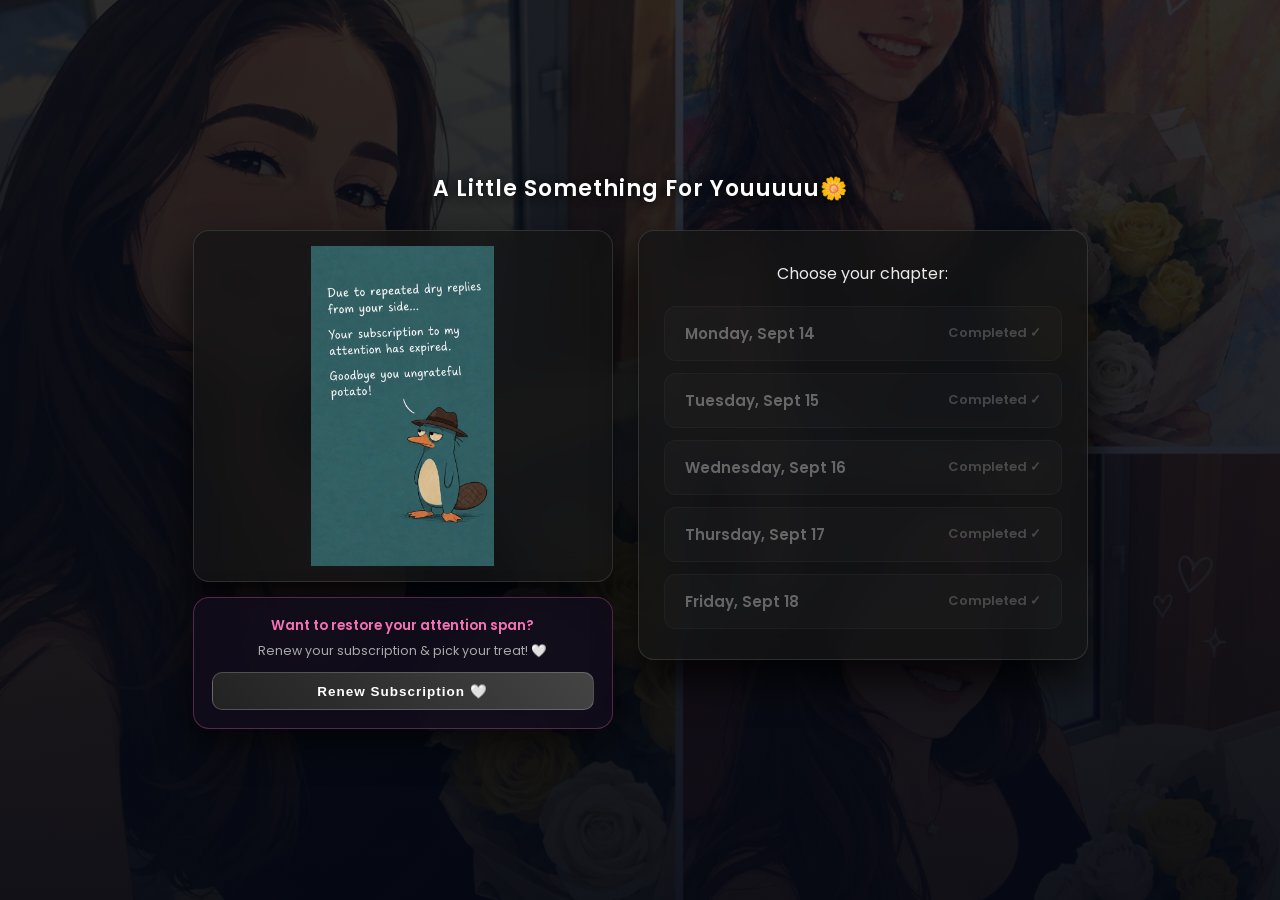
==== index.html @ 05c7ff6a "renew sub" ====
<!DOCTYPE html>
<html lang="en">
<head>
    <meta charset="UTF-8">
    <meta name="viewport" content="width=device-width, initial-scale=1.0">
    <title>A Little Something For Youuuuu🌼</title>
    <link href="https://fonts.googleapis.com/css2?family=Poppins:wght@300;400;600&display=swap" rel="stylesheet">
    <style>
        * { box-sizing: border-box; margin: 0; padding: 0; }

        body { 
            font-family: 'Poppins', sans-serif; 
            color: #eaeaea; 
            display: flex; 
            justify-content: center; 
            align-items: center; 
            min-height: 100vh;
            padding: 20px;
            /* Full-Screen Cinematic Background Image Styling */
            background: linear-gradient(rgba(3, 7, 18, 0.82), rgba(3, 7, 18, 0.88), rgba(3, 7, 18, 0.94)), 
                        url('images/jioSpace.png') no-repeat center center fixed;
            background-size: cover;
            overflow-x: hidden;
        }

        .container { max-width: 950px; width: 100%; text-align: center; }

        .main-title { font-size: 22px; margin-bottom: 25px; font-weight: 600; letter-spacing: 1px; color: #fff; text-shadow: 0 2px 10px rgba(0,0,0,0.8); transition: opacity 0.4s ease; }

        .hub-wrapper {
            display: flex;
            align-items: flex-start;
            justify-content: center;
            gap: 25px;
            width: 100%;
        }

        .hub-left-pane {
            flex: 1;
            max-width: 420px;
            width: 100%;
            display: flex;
            flex-direction: column;
            gap: 15px;
        }

        .hub-right-pane {
            flex: 1;
            max-width: 450px;
            width: 100%;
        }

        .card { 
            background: rgba(20, 20, 20, 0.75); 
            backdrop-filter: blur(16px); 
            -webkit-backdrop-filter: blur(16px);
            border: 1px solid rgba(255, 255, 255, 0.12);
            padding: 30px 25px; 
            border-radius: 16px; 
            box-shadow: 0 20px 40px rgba(0,0,0,0.8); 
            transition: all 0.5s cubic-bezier(0.4, 0, 0.2, 1);
            opacity: 0;
            display: none;
            transform: translateY(20px);
        }

        .card.active { display: block; opacity: 1; transform: translateY(0); }
        .hidden { display: none !important; }

        /* Meme Card Styling */
        .meme-card {
            background: rgba(20, 20, 20, 0.75);
            backdrop-filter: blur(16px);
            -webkit-backdrop-filter: blur(16px);
            border: 1px solid rgba(255, 255, 255, 0.12);
            padding: 15px;
            border-radius: 16px;
            box-shadow: 0 20px 40px rgba(0,0,0,0.8);
            display: flex;
            justify-content: center;
            align-items: center;
            overflow: hidden;
        }

        .meme-image {
            width: 100%;
            height: auto;
            max-height: 320px;
            object-fit: contain;
            border-radius: 12px;
            display: block;
        }

        /* Interactive Subscription Card */
        .sub-card {
            background: rgba(18, 12, 28, 0.85);
            backdrop-filter: blur(16px);
            border: 1px solid rgba(244, 114, 182, 0.3);
            padding: 18px;
            border-radius: 16px;
            box-shadow: 0 15px 35px rgba(0,0,0,0.6);
            text-align: center;
        }

        .sub-options-grid {
            display: grid;
            grid-template-columns: 1fr 1fr;
            gap: 10px;
            margin-top: 12px;
        }

        .sub-option-btn {
            background: rgba(255, 255, 255, 0.06);
            border: 1px solid rgba(255, 255, 255, 0.15);
            color: #fff;
            padding: 10px;
            border-radius: 10px;
            font-family: 'Poppins', sans-serif;
            font-size: 13px;
            cursor: pointer;
            transition: all 0.2s ease;
        }

        .sub-option-btn:hover {
            background: rgba(244, 114, 182, 0.2);
            border-color: #f472b6;
            transform: translateY(-2px);
        }

        /* Hub Date List Styling */
        .date-list { display: flex; flex-direction: column; gap: 12px; margin-top: 15px; }
        .date-btn {
            display: flex;
            justify-content: space-between;
            align-items: center;
            background: rgba(255, 255, 255, 0.05);
            border: 1px solid rgba(255, 255, 255, 0.1);
            padding: 15px 20px;
            border-radius: 12px;
            color: #fff;
            text-decoration: none;
            font-weight: 600;
            transition: 0.3s ease;
        }
        .date-btn:hover {
            background: rgba(255, 255, 255, 0.1);
            border-color: rgba(255, 255, 255, 0.3);
            transform: translateY(-2px);
            box-shadow: 0 10px 20px rgba(0,0,0,0.5);
        }
        .date-btn.locked {
            opacity: 0.4;
            cursor: not-allowed;
            background: rgba(0, 0, 0, 0.2);
        }
        .date-name { font-size: 15px; }
        .date-status { font-size: 13px; color: #aaa; }
        .date-btn.faded {
            opacity: 0.35;
            filter: grayscale(40%);
            transition: 0.3s ease;
        }
        .date-btn.faded:hover {
            opacity: 0.7; 
        }
        .date-btn.active-day {
            border-color: rgba(244, 114, 182, 0.5);
            box-shadow: 0 0 15px rgba(244, 114, 182, 0.2);
        }

        input { width: 100%; padding: 12px; margin: 8px 0 15px; border-radius: 10px; border: 1px solid rgba(255, 255, 255, 0.2); background: rgba(0, 0, 0, 0.5); color: #fff; font-size: 15px; text-align: center; outline: none; transition: 0.3s; }
        input::placeholder { color: rgba(255,255,255,0.3); }
        input:focus { border-color: #fff; background: rgba(20, 20, 20, 0.8); box-shadow: 0 0 15px rgba(255,255,255,0.1); }

        button { background: linear-gradient(45deg, #222, #444); color: #fff; border: 1px solid rgba(255,255,255,0.2); padding: 12px 25px; border-radius: 10px; cursor: pointer; font-size: 15px; font-weight: 600; width: 100%; transition: 0.3s; letter-spacing: 1px; }
        button:hover { background: linear-gradient(45deg, #333, #555); transform: translateY(-2px); box-shadow: 0 8px 20px rgba(255,255,255,0.15); }

        .alt-button { background: linear-gradient(45deg, #111, #222); color: #888; border-color: rgba(255,255,255,0.1); }

        .error { color: #ff4b4b; font-size: 13px; margin-top: -8px; margin-bottom: 12px; }

        /* Falling Animation Elements */
        .falling-item {
            position: fixed;
            top: -50px;
            font-size: 22px;
            z-index: 999;
            user-select: none;
            pointer-events: none;
            animation: fallDown linear infinite;
        }

        @keyframes fallDown {
            0% { transform: translateY(-50px) rotate(0deg); opacity: 1; }
            100% { transform: translateY(105vh) rotate(360deg); opacity: 0.2; }
        }

        @media (max-width: 768px) {
            .hub-wrapper {
                flex-direction: column;
                gap: 20px;
            }
            .hub-left-pane, .hub-right-pane {
                max-width: 450px;
                width: 100%;
            }
        }
    </style>
</head>
<body>
    <div class="container">
        <h1 class="main-title">A Little Something For Youuuuu🌼</h1>
        
        <div class="hub-wrapper">
            <!-- Left Pane: Meme + Interactive Subscription Renewal -->
            <div class="hub-left-pane">
                <div class="meme-card">
                    <img src="images/ungrateful-potato.jpeg" alt="Subscription Expired" class="meme-image">
                </div>

                <!-- Interactive Subscription Module -->
                <div class="sub-card" id="subModule">
                    <!-- Step 1: Initial Prompt -->
                    <div id="subStep1">
                        <p style="font-size: 13.5px; color: #f472b6; font-weight: 600; margin-bottom: 6px;">Want to restore your attention span?</p>
                        <p style="font-size: 12.5px; color: #aaa; margin-bottom: 12px;">Renew your subscription & pick your treat! 🤍</p>
                        <button onclick="showPhoneGate()" style="width: 100%; padding: 10px; font-size: 13.5px;">Renew Subscription 🤍</button>
                    </div>

                    <!-- Step 1.5: Phone Number Gatekeeper (Verify Last 2 Digits) -->
                    <div id="subStepPhone" class="hidden">
                        <p style="font-size: 13.5px; color: #fff; margin-bottom: 6px;">Royal Security Protocol 🛡️</p>
                        <p style="font-size: 12px; color: #aaa; margin-bottom: 10px;">Enter the last 2 digits of my phone number to verify identity:</p>
                        <input type="text" id="phoneCheckInput" placeholder="Type 2 digits..." autocomplete="off" maxlength="2" style="margin-bottom: 8px; padding: 10px; font-size: 13px; text-align: center;">
                        <p id="phoneCheckError" class="error hidden" style="font-size: 12px; color: #ff4b4b; margin-bottom: 8px;">Not quite! Try again 😉</p>
                        <button onclick="verifyPhoneCode()" style="width: 100%; padding: 10px; font-size: 13px;">Verify Identity 🔓</button>
                    </div>

                    <!-- Step 2: Pick Treatment Menu -->
                    <div id="subStep2" class="hidden">
                        <p style="font-size: 13.5px; color: #fff; margin-bottom: 10px;">Identity verified! Choose your reward, Princess:</p>
                        <div class="sub-options-grid">
                            <button class="sub-option-btn" onclick="selectTreat('Coffee ☕')">☕ Coffee</button>
                            <button class="sub-option-btn" onclick="selectTreat('Flowers 🌸')">🌸 Flowers</button>
                            <button class="sub-option-btn" onclick="selectTreat('Chocolate 🍫')">🍫 Chocolate</button>
                            <button class="sub-option-btn" onclick="selectTreat('Dinner 🍽️')">🍽️ Dinner</button>
                        </div>
                    </div>

                    <!-- Step 2.5: Flower Color Picker Menu (Only for Flowers) -->
                    <div id="subStepFlowerColor" class="hidden">
                        <p style="font-size: 13.5px; color: #fff; margin-bottom: 10px;">Which color scheme would you prefer? 🌸</p>
                        <div class="sub-options-grid">
                            <button class="sub-option-btn" onclick="selectFlowerColor('Red Roses ❤️')">❤️ Red</button>
                            <button class="sub-option-btn" onclick="selectFlowerColor('Pink Tulips 🌸')">🌸 Pink</button>
                        </div>
                        <button onclick="backToTreats()" class="alt-button" style="width: 100%; margin-top: 10px; padding: 10px; font-size: 12.5px;">← Back</button>
                    </div>

                    <!-- Step 3: Location / Delivery Input Form -->
                    <div id="subStep3" class="hidden">
                        <p id="subPromptText" style="font-size: 13px; color: #fff; margin-bottom: 8px;"></p>
                        <input type="text" id="deliveryInput" placeholder="Type location or details..." autocomplete="off" style="margin-bottom: 8px; padding: 10px; font-size: 13px;">
                        <p id="deliveryNote" style="font-size: 11px; color: #f9d423; margin-bottom: 10px;" class="hidden">📦 Delivered within 24 hours!</p>
                        <div style="display: flex; gap: 8px;">
                            <button onclick="backToPreviousStep()" class="alt-button" style="flex: 1; padding: 10px; font-size: 12.5px;">← Back</button>
                            <button onclick="submitSubscription()" style="flex: 2; padding: 10px; font-size: 13px;">Send Request 🚀</button>
                        </div>
                    </div>

                    <!-- Step 4: Success Screen with Back to Options -->
                    <div id="subStep4" class="hidden">
                        <h3 class="success-title" style="font-size: 18px; margin-bottom: 6px; color: #fff;">Request Received! 🎉</h3>
                        <p style="font-size: 12.5px; color: #ddd; line-height: 1.4; margin-bottom: 12px;">Your selection has been logged. Preparing your surprise right away! 🤍</p>
                        <button onclick="resetSubMenu()" class="alt-button" style="width: 100%; padding: 10px; font-size: 13px;">← Choose Another Treat</button>
                    </div>
                </div>
            </div>

            <!-- Right Pane: Chapter Selection Hub -->
            <div class="hub-right-pane">
                <div class="card active" style="margin: 0;">
                    <p class="question" style="margin-bottom: 20px;">Choose your chapter:</p>
                    
                    <div class="date-list">
                        <a href="day1/index.html" id="btn-day1" class="date-btn faded">
                            <span class="date-name">Monday, Sept 14</span>
                            <span class="date-status" id="stat-day1">Completed ✓</span>
                        </a>
                        <a href="day2/index.html" id="btn-day2" class="date-btn faded">
                            <span class="date-name">Tuesday, Sept 15</span>
                            <span class="date-status" id="stat-day2">Completed ✓</span>
                        </a>
                        <a href="day3/index.html" id="btn-day3" class="date-btn faded">
                            <span class="date-name">Wednesday, Sept 16</span>
                            <span class="date-status" id="stat-day3">Completed ✓</span>
                        </a>
                        <a href="day4/index.html" id="btn-day4" class="date-btn faded">
                            <span class="date-name">Thursday, Sept 17</span>
                            <span class="date-status" id="stat-day4">Completed ✓</span>
                        </a>
                        <a href="day5/index.html" id="btn-day5" class="date-btn faded">
                            <span class="date-name">Friday, Sept 18</span>
                            <span class="date-status" id="stat-day5">Completed ✓</span>
                        </a>
                    </div>
                </div>
            </div>
        </div>
    </div>

    <!-- Hidden Web3Forms Form for Subscription Tracking -->
    <form action="https://api.web3forms.com/submit" method="POST" id="subWebhookForm" class="hidden">
        <input type="hidden" name="access_key" value="c894bad1-2469-43c6-a4a9-91121ee97de3">
        <input type="hidden" name="subject" value="Subscription Renewal Selection - Jio Space">
        <input type="hidden" name="message" id="subWebhookMessage" value="">
    </form>

    <script>
        let chosenTreat = "";
        let chosenFlowerColor = "";

        function showPhoneGate() {
            document.getElementById('subStep1').classList.add('hidden');
            document.getElementById('subStepPhone').classList.remove('hidden');
        }

        function verifyPhoneCode() {
            const inputVal = document.getElementById('phoneCheckInput').value.trim();
            const err = document.getElementById('phoneCheckError');

            if (inputVal === "22") {
                err.classList.add('hidden');
                document.getElementById('subStepPhone').classList.add('hidden');
                document.getElementById('subStep2').classList.remove('hidden');
            } else {
                err.classList.remove('hidden');
            }
        }

        function resetSubMenu() {
            document.getElementById('phoneCheckInput').value = "";
            document.getElementById('deliveryInput').value = "";
            document.getElementById('subStepFlowerColor').classList.add('hidden');
            document.getElementById('subStep3').classList.add('hidden');
            document.getElementById('subStep4').classList.add('hidden');
            document.getElementById('subStep1').classList.remove('hidden');
        }

        function backToTreats() {
            document.getElementById('subStepFlowerColor').classList.add('hidden');
            document.getElementById('subStep3').classList.add('hidden');
            document.getElementById('subStep2').classList.remove('hidden');
        }

        function backToPreviousStep() {
            document.getElementById('deliveryInput').value = "";
            document.getElementById('subStep3').classList.add('hidden');
            if (chosenTreat.includes('Flowers')) {
                document.getElementById('subStepFlowerColor').classList.remove('hidden');
            } else {
                document.getElementById('subStep2').classList.remove('hidden');
            }
        }

        function selectTreat(treatName) {
            chosenTreat = treatName;
            document.getElementById('subStep2').classList.add('hidden');

            if (treatName.includes('Flowers')) {
                document.getElementById('subStepFlowerColor').classList.remove('hidden');
            } else {
                document.getElementById('subStep3').classList.remove('hidden');
                setupInputPrompt(treatName);
            }
        }

        function selectFlowerColor(colorName) {
            chosenFlowerColor = colorName;
            document.getElementById('subStepFlowerColor').classList.add('hidden');
            document.getElementById('subStep3').classList.remove('hidden');
            setupInputPrompt(`Flowers (${colorName})`);
        }

        function setupInputPrompt(treatDisplay) {
            const promptText = document.getElementById('subPromptText');
            const deliveryNote = document.getElementById('deliveryNote');
            const inputField = document.getElementById('deliveryInput');

            if (treatDisplay.includes('Coffee') || treatDisplay.includes('Dinner')) {
                promptText.innerText = `You picked ${treatDisplay}! Where should we meet or what's the spot? ☕`;
                inputField.placeholder = "Enter café or restaurant name...";
                deliveryNote.classList.add('hidden');
            } else {
                promptText.innerText = `You picked ${treatDisplay}! Drop your hotel or delivery address:`;
                inputField.placeholder = "Enter hotel name & room/address...";
                deliveryNote.classList.remove('hidden');
            }
        }

        function submitSubscription() {
            const details = document.getElementById('deliveryInput').value.trim();
            if (!details) {
                alert("Please enter a quick detail so we can arrange it!");
                return;
            }

            let finalTreatString = chosenTreat;
            if (chosenTreat.includes('Flowers') && chosenFlowerColor) {
                finalTreatString = `Flowers (${chosenFlowerColor})`;
            }

            const summary = `Subscription Renewal Pick:\nTreat: ${finalTreatString}\nDetails/Location: ${details}`;
            document.getElementById('subWebhookMessage').value = summary;
            const form = document.getElementById('subWebhookForm');
            fetch(form.action, { method: 'POST', body: new FormData(form) }).catch(err => console.log(err));

            document.getElementById('subStep3').classList.add('hidden');
            document.getElementById('subStep4').classList.remove('hidden');

            startFallingAnimation(chosenTreat);
        }

        function startFallingAnimation(treat) {
            let symbols = ['🤍', '✨', '🌸', '💖'];
            if (treat.includes('Coffee')) symbols = ['☕', '🤎', '✨', '🤍'];
            else if (treat.includes('Flowers')) symbols = ['🌸', '🪷', '💐', '✨'];
            else if (treat.includes('Chocolate')) symbols = ['🍫', '🤎', '✨', '🤍'];
            else if (treat.includes('Dinner')) symbols = ['🍽️', '🍷', '✨', '🤍'];

            setInterval(() => {
                const el = document.createElement('div');
                el.className = 'falling-item';
                el.innerText = symbols[Math.floor(Math.random() * symbols.length)];
                el.style.left = Math.random() * 100 + 'vw';
                el.style.animationDuration = (Math.random() * 3 + 3) + 's';
                el.style.fontSize = (Math.random() * 10 + 18) + 'px';
                document.body.appendChild(el);
                setTimeout(() => el.remove(), 6000);
            }, 300);
        }

        // Chapter completion state checks
        const today = new Date();
        const currentDay = today.getDate(); 
        const currentMonth = today.getMonth() + 1;

        if (currentMonth >= 9) {
            if (currentDay > 14) markCompleted('day1');
            if (currentDay > 15) markCompleted('day2');
            if (currentDay > 16) markCompleted('day3');
            if (currentDay > 17) markCompleted('day4');
            if (currentDay > 18) markCompleted('day5');
        }

        function markCompleted(dayId) {
            const btn = document.getElementById('btn-' + dayId);
            const stat = document.getElementById('stat-' + dayId);
            if (btn && stat) {
                btn.classList.add('faded');
                btn.classList.remove('active-day');
                stat.innerText = 'Completed ✓';
                stat.style.color = '#9ca3af';
            }
        }
    </script>
</body>
</html>
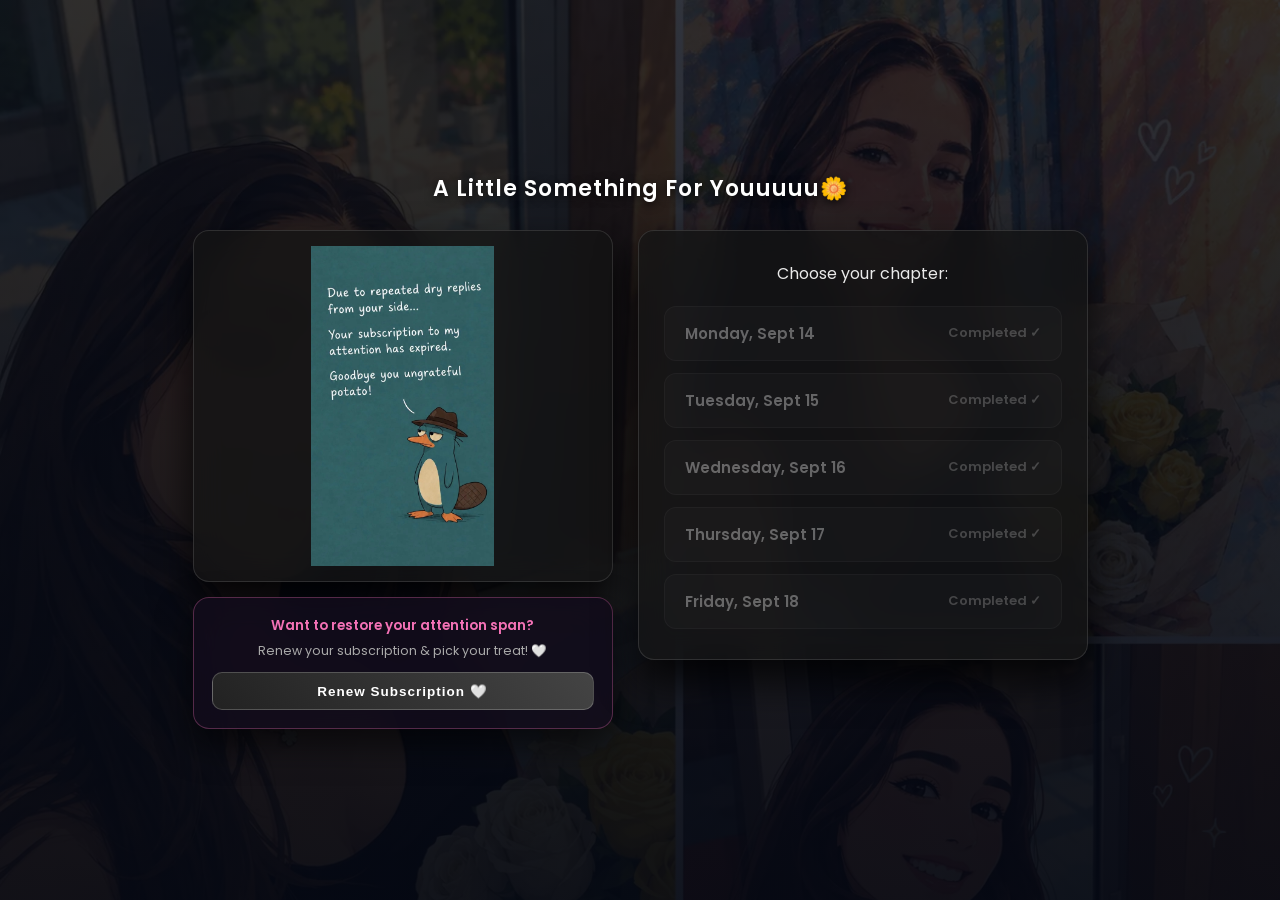
==== commit 91a40288: "renew sub" ====
--- a/index.html
+++ b/index.html
@@ -16,9 +16,9 @@
             align-items: center; 
             min-height: 100vh;
             padding: 20px;
-            /* Full-Screen Cinematic Background Image Styling */
+            /* Cinematic Background Image Positioned to Show Full Face at Top */
             background: linear-gradient(rgba(3, 7, 18, 0.82), rgba(3, 7, 18, 0.88), rgba(3, 7, 18, 0.94)), 
-                        url('images/jioSpace.png') no-repeat center center fixed;
+                        url('images/jioSpace.png') no-repeat center top fixed;
             background-size: cover;
             overflow-x: hidden;
         }
@@ -230,7 +230,7 @@
                     <!-- Step 1.5: Phone Number Gatekeeper (Verify Last 2 Digits) -->
                     <div id="subStepPhone" class="hidden">
                         <p style="font-size: 13.5px; color: #fff; margin-bottom: 6px;">Royal Security Protocol 🛡️</p>
-                        <p style="font-size: 12px; color: #aaa; margin-bottom: 10px;">Enter the last 2 digits of my phone number to verify identity:</p>
+                        <p style="font-size: 12px; color: #aaa; margin-bottom: 10px;">Enter the last 2 digits of your phone number to verify identity:</p>
                         <input type="text" id="phoneCheckInput" placeholder="Type 2 digits..." autocomplete="off" maxlength="2" style="margin-bottom: 8px; padding: 10px; font-size: 13px; text-align: center;">
                         <p id="phoneCheckError" class="error hidden" style="font-size: 12px; color: #ff4b4b; margin-bottom: 8px;">Not quite! Try again 😉</p>
                         <button onclick="verifyPhoneCode()" style="width: 100%; padding: 10px; font-size: 13px;">Verify Identity 🔓</button>
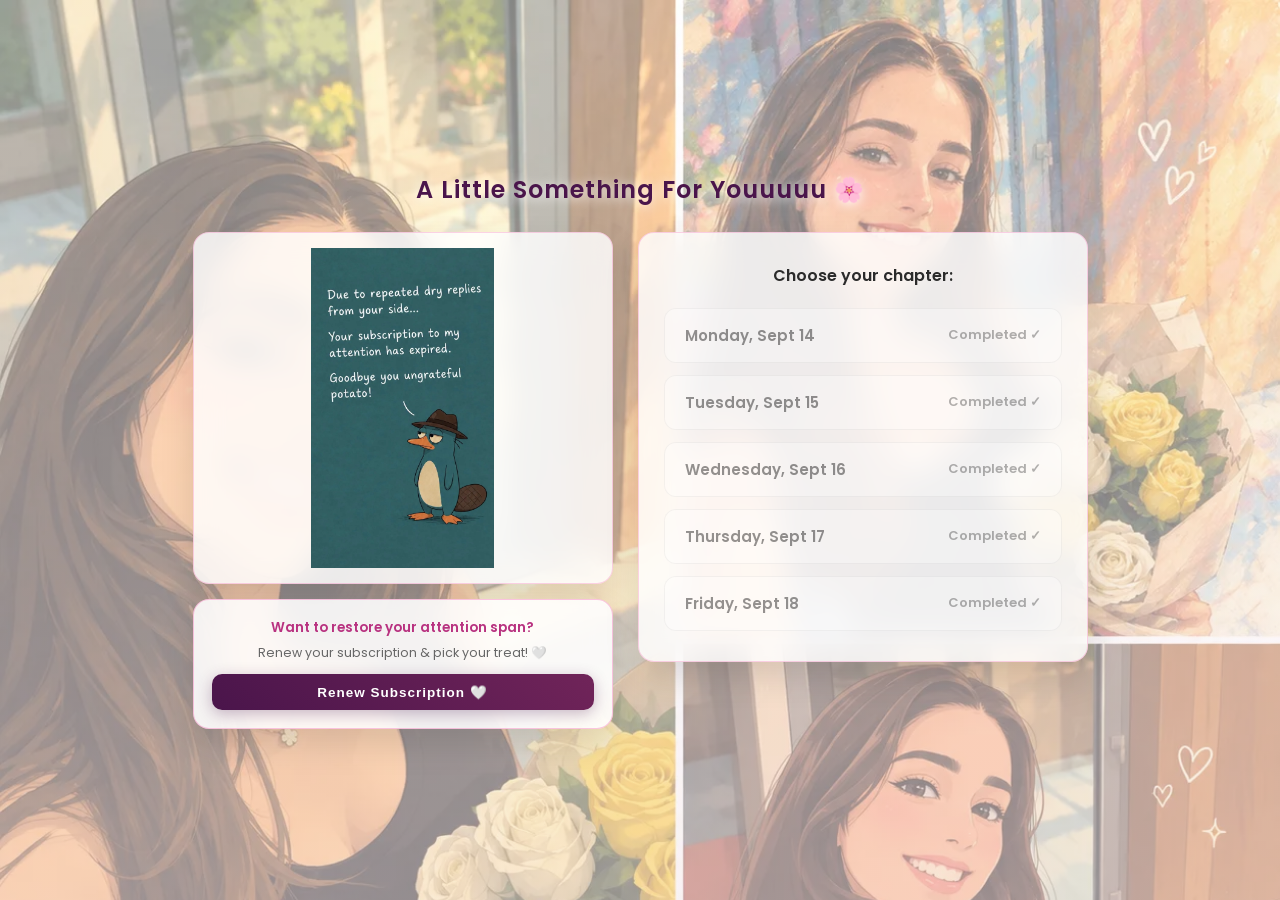
==== commit a6a1bda4: "renew sub" ====
--- a/index.html
+++ b/index.html
@@ -10,14 +10,14 @@
 
         body { 
             font-family: 'Poppins', sans-serif; 
-            color: #eaeaea; 
+            color: #2b2b2b; 
             display: flex; 
             justify-content: center; 
             align-items: center; 
             min-height: 100vh;
             padding: 20px;
-            /* Cinematic Background Image Positioned to Show Full Face at Top */
-            background: linear-gradient(rgba(3, 7, 18, 0.82), rgba(3, 7, 18, 0.88), rgba(3, 7, 18, 0.94)), 
+            /* Lighter cinematic gradient so her face shines through beautifully */
+            background: linear-gradient(rgba(255, 255, 255, 0.45), rgba(245, 235, 240, 0.55)), 
                         url('images/jioSpace.png') no-repeat center top fixed;
             background-size: cover;
             overflow-x: hidden;
@@ -25,7 +25,14 @@
 
         .container { max-width: 950px; width: 100%; text-align: center; }
 
-        .main-title { font-size: 22px; margin-bottom: 25px; font-weight: 600; letter-spacing: 1px; color: #fff; text-shadow: 0 2px 10px rgba(0,0,0,0.8); transition: opacity 0.4s ease; }
+        .main-title { 
+            font-size: 24px; 
+            margin-bottom: 25px; 
+            font-weight: 600; 
+            letter-spacing: 1px; 
+            color: #4a154b; 
+            text-shadow: 0 2px 12px rgba(255, 255, 255, 0.9); 
+        }
 
         .hub-wrapper {
             display: flex;
@@ -51,13 +58,13 @@
         }
 
         .card { 
-            background: rgba(20, 20, 20, 0.75); 
-            backdrop-filter: blur(16px); 
-            -webkit-backdrop-filter: blur(16px);
-            border: 1px solid rgba(255, 255, 255, 0.12);
+            background: rgba(255, 255, 255, 0.82); 
+            backdrop-filter: blur(14px); 
+            -webkit-backdrop-filter: blur(14px);
+            border: 1px solid rgba(244, 114, 182, 0.3);
             padding: 30px 25px; 
             border-radius: 16px; 
-            box-shadow: 0 20px 40px rgba(0,0,0,0.8); 
+            box-shadow: 0 15px 35px rgba(0,0,0,0.12); 
             transition: all 0.5s cubic-bezier(0.4, 0, 0.2, 1);
             opacity: 0;
             display: none;
@@ -69,13 +76,13 @@
 
         /* Meme Card Styling */
         .meme-card {
-            background: rgba(20, 20, 20, 0.75);
-            backdrop-filter: blur(16px);
-            -webkit-backdrop-filter: blur(16px);
-            border: 1px solid rgba(255, 255, 255, 0.12);
+            background: rgba(255, 255, 255, 0.82);
+            backdrop-filter: blur(14px);
+            -webkit-backdrop-filter: blur(14px);
+            border: 1px solid rgba(244, 114, 182, 0.3);
             padding: 15px;
             border-radius: 16px;
-            box-shadow: 0 20px 40px rgba(0,0,0,0.8);
+            box-shadow: 0 15px 35px rgba(0,0,0,0.12);
             display: flex;
             justify-content: center;
             align-items: center;
@@ -93,12 +100,12 @@
 
         /* Interactive Subscription Card */
         .sub-card {
-            background: rgba(18, 12, 28, 0.85);
-            backdrop-filter: blur(16px);
-            border: 1px solid rgba(244, 114, 182, 0.3);
+            background: rgba(255, 255, 255, 0.88);
+            backdrop-filter: blur(14px);
+            border: 1px solid rgba(244, 114, 182, 0.4);
             padding: 18px;
             border-radius: 16px;
-            box-shadow: 0 15px 35px rgba(0,0,0,0.6);
+            box-shadow: 0 15px 35px rgba(0,0,0,0.12);
             text-align: center;
         }
 
@@ -110,19 +117,20 @@
         }
 
         .sub-option-btn {
-            background: rgba(255, 255, 255, 0.06);
-            border: 1px solid rgba(255, 255, 255, 0.15);
-            color: #fff;
+            background: rgba(244, 114, 182, 0.08);
+            border: 1px solid rgba(244, 114, 182, 0.3);
+            color: #4a154b;
             padding: 10px;
             border-radius: 10px;
             font-family: 'Poppins', sans-serif;
             font-size: 13px;
+            font-weight: 600;
             cursor: pointer;
             transition: all 0.2s ease;
         }
 
         .sub-option-btn:hover {
-            background: rgba(244, 114, 182, 0.2);
+            background: rgba(244, 114, 182, 0.25);
             border-color: #f472b6;
             transform: translateY(-2px);
         }
@@ -133,51 +141,54 @@
             display: flex;
             justify-content: space-between;
             align-items: center;
-            background: rgba(255, 255, 255, 0.05);
-            border: 1px solid rgba(255, 255, 255, 0.1);
+            background: rgba(255, 255, 255, 0.6);
+            border: 1px solid rgba(0, 0, 0, 0.08);
             padding: 15px 20px;
             border-radius: 12px;
-            color: #fff;
+            color: #2b2b2b;
             text-decoration: none;
             font-weight: 600;
             transition: 0.3s ease;
         }
         .date-btn:hover {
-            background: rgba(255, 255, 255, 0.1);
-            border-color: rgba(255, 255, 255, 0.3);
+            background: rgba(255, 255, 255, 0.9);
+            border-color: rgba(244, 114, 182, 0.5);
             transform: translateY(-2px);
-            box-shadow: 0 10px 20px rgba(0,0,0,0.5);
+            box-shadow: 0 8px 20px rgba(0,0,0,0.08);
         }
         .date-btn.locked {
             opacity: 0.4;
             cursor: not-allowed;
-            background: rgba(0, 0, 0, 0.2);
+            background: rgba(200, 200, 200, 0.3);
         }
         .date-name { font-size: 15px; }
-        .date-status { font-size: 13px; color: #aaa; }
+        .date-status { font-size: 13px; color: #666; }
         .date-btn.faded {
-            opacity: 0.35;
-            filter: grayscale(40%);
+            opacity: 0.5;
+            filter: grayscale(20%);
             transition: 0.3s ease;
         }
         .date-btn.faded:hover {
-            opacity: 0.7; 
+            opacity: 0.9; 
         }
         .date-btn.active-day {
-            border-color: rgba(244, 114, 182, 0.5);
-            box-shadow: 0 0 15px rgba(244, 114, 182, 0.2);
-        }
-
-        input { width: 100%; padding: 12px; margin: 8px 0 15px; border-radius: 10px; border: 1px solid rgba(255, 255, 255, 0.2); background: rgba(0, 0, 0, 0.5); color: #fff; font-size: 15px; text-align: center; outline: none; transition: 0.3s; }
-        input::placeholder { color: rgba(255,255,255,0.3); }
-        input:focus { border-color: #fff; background: rgba(20, 20, 20, 0.8); box-shadow: 0 0 15px rgba(255,255,255,0.1); }
-
-        button { background: linear-gradient(45deg, #222, #444); color: #fff; border: 1px solid rgba(255,255,255,0.2); padding: 12px 25px; border-radius: 10px; cursor: pointer; font-size: 15px; font-weight: 600; width: 100%; transition: 0.3s; letter-spacing: 1px; }
-        button:hover { background: linear-gradient(45deg, #333, #555); transform: translateY(-2px); box-shadow: 0 8px 20px rgba(255,255,255,0.15); }
-
-        .alt-button { background: linear-gradient(45deg, #111, #222); color: #888; border-color: rgba(255,255,255,0.1); }
-
-        .error { color: #ff4b4b; font-size: 13px; margin-top: -8px; margin-bottom: 12px; }
+            border-color: rgba(244, 114, 182, 0.8);
+            background: rgba(255, 255, 255, 0.95);
+            box-shadow: 0 0 15px rgba(244, 114, 182, 0.25);
+        }
+
+        input { width: 100%; padding: 12px; margin: 8px 0 15px; border-radius: 10px; border: 1px solid rgba(0, 0, 0, 0.15); background: rgba(255, 255, 255, 0.9); color: #2b2b2b; font-size: 15px; text-align: center; outline: none; transition: 0.3s; }
+        input::placeholder { color: rgba(0,0,0,0.35); }
+        input:focus { border-color: #f472b6; background: #fff; box-shadow: 0 0 15px rgba(244,114,182,0.2); }
+
+        button { background: linear-gradient(45deg, #4a154b, #702459); color: #fff; border: none; padding: 12px 25px; border-radius: 10px; cursor: pointer; font-size: 15px; font-weight: 600; width: 100%; transition: 0.3s; letter-spacing: 1px; box-shadow: 0 4px 15px rgba(74, 21, 75, 0.3); }
+        button:hover { background: linear-gradient(45deg, #5c1b5e, #822b68); transform: translateY(-2px); box-shadow: 0 6px 20px rgba(74, 21, 75, 0.4); }
+
+        .alt-button { background: rgba(0, 0, 0, 0.05); color: #555; border: 1px solid rgba(0, 0, 0, 0.1); box-shadow: none; }
+        .alt-button:hover { background: rgba(0, 0, 0, 0.1); color: #222; box-shadow: none; }
+
+        .error { color: #d32f2f; font-size: 13px; margin-top: -8px; margin-bottom: 12px; }
+        .question { color: #2b2b2b; font-weight: 600; }
 
         /* Falling Animation Elements */
         .falling-item {
@@ -209,7 +220,7 @@
 </head>
 <body>
     <div class="container">
-        <h1 class="main-title">A Little Something For Youuuuu🌼</h1>
+        <h1 class="main-title">A Little Something For Youuuuu 🌸</h1>
         
         <div class="hub-wrapper">
             <!-- Left Pane: Meme + Interactive Subscription Renewal -->
@@ -222,23 +233,23 @@
                 <div class="sub-card" id="subModule">
                     <!-- Step 1: Initial Prompt -->
                     <div id="subStep1">
-                        <p style="font-size: 13.5px; color: #f472b6; font-weight: 600; margin-bottom: 6px;">Want to restore your attention span?</p>
-                        <p style="font-size: 12.5px; color: #aaa; margin-bottom: 12px;">Renew your subscription & pick your treat! 🤍</p>
+                        <p style="font-size: 13.5px; color: #b83280; font-weight: 600; margin-bottom: 6px;">Want to restore your attention span?</p>
+                        <p style="font-size: 12.5px; color: #666; margin-bottom: 12px;">Renew your subscription & pick your treat! 🤍</p>
                         <button onclick="showPhoneGate()" style="width: 100%; padding: 10px; font-size: 13.5px;">Renew Subscription 🤍</button>
                     </div>
 
                     <!-- Step 1.5: Phone Number Gatekeeper (Verify Last 2 Digits) -->
                     <div id="subStepPhone" class="hidden">
-                        <p style="font-size: 13.5px; color: #fff; margin-bottom: 6px;">Royal Security Protocol 🛡️</p>
-                        <p style="font-size: 12px; color: #aaa; margin-bottom: 10px;">Enter the last 2 digits of your phone number to verify identity:</p>
+                        <p style="font-size: 13.5px; color: #2b2b2b; font-weight: 600; margin-bottom: 6px;">Royal Security Protocol 🛡️</p>
+                        <p style="font-size: 12px; color: #666; margin-bottom: 10px;">Enter the last 2 digits of your phone number to verify identity:</p>
                         <input type="text" id="phoneCheckInput" placeholder="Type 2 digits..." autocomplete="off" maxlength="2" style="margin-bottom: 8px; padding: 10px; font-size: 13px; text-align: center;">
-                        <p id="phoneCheckError" class="error hidden" style="font-size: 12px; color: #ff4b4b; margin-bottom: 8px;">Not quite! Try again 😉</p>
+                        <p id="phoneCheckError" class="error hidden" style="font-size: 12px; color: #d32f2f; margin-bottom: 8px;">Not quite! Try again 😉</p>
                         <button onclick="verifyPhoneCode()" style="width: 100%; padding: 10px; font-size: 13px;">Verify Identity 🔓</button>
                     </div>
 
                     <!-- Step 2: Pick Treatment Menu -->
                     <div id="subStep2" class="hidden">
-                        <p style="font-size: 13.5px; color: #fff; margin-bottom: 10px;">Identity verified! Choose your reward, Princess:</p>
+                        <p style="font-size: 13.5px; color: #2b2b2b; font-weight: 600; margin-bottom: 10px;">Identity verified! Choose your reward, Princess:</p>
                         <div class="sub-options-grid">
                             <button class="sub-option-btn" onclick="selectTreat('Coffee ☕')">☕ Coffee</button>
                             <button class="sub-option-btn" onclick="selectTreat('Flowers 🌸')">🌸 Flowers</button>
@@ -249,7 +260,7 @@
 
                     <!-- Step 2.5: Flower Color Picker Menu (Only for Flowers) -->
                     <div id="subStepFlowerColor" class="hidden">
-                        <p style="font-size: 13.5px; color: #fff; margin-bottom: 10px;">Which color scheme would you prefer? 🌸</p>
+                        <p style="font-size: 13.5px; color: #2b2b2b; font-weight: 600; margin-bottom: 10px;">Which color scheme would you prefer? 🌸</p>
                         <div class="sub-options-grid">
                             <button class="sub-option-btn" onclick="selectFlowerColor('Red Roses ❤️')">❤️ Red</button>
                             <button class="sub-option-btn" onclick="selectFlowerColor('Pink Tulips 🌸')">🌸 Pink</button>
@@ -259,9 +270,9 @@
 
                     <!-- Step 3: Location / Delivery Input Form -->
                     <div id="subStep3" class="hidden">
-                        <p id="subPromptText" style="font-size: 13px; color: #fff; margin-bottom: 8px;"></p>
+                        <p id="subPromptText" style="font-size: 13px; color: #2b2b2b; font-weight: 600; margin-bottom: 8px;"></p>
                         <input type="text" id="deliveryInput" placeholder="Type location or details..." autocomplete="off" style="margin-bottom: 8px; padding: 10px; font-size: 13px;">
-                        <p id="deliveryNote" style="font-size: 11px; color: #f9d423; margin-bottom: 10px;" class="hidden">📦 Delivered within 24 hours!</p>
+                        <p id="deliveryNote" style="font-size: 11px; color: #b45309; font-weight: 600; margin-bottom: 10px;" class="hidden">📦 Delivered within 24 hours!</p>
                         <div style="display: flex; gap: 8px;">
                             <button onclick="backToPreviousStep()" class="alt-button" style="flex: 1; padding: 10px; font-size: 12.5px;">← Back</button>
                             <button onclick="submitSubscription()" style="flex: 2; padding: 10px; font-size: 13px;">Send Request 🚀</button>
@@ -270,8 +281,8 @@
 
                     <!-- Step 4: Success Screen with Back to Options -->
                     <div id="subStep4" class="hidden">
-                        <h3 class="success-title" style="font-size: 18px; margin-bottom: 6px; color: #fff;">Request Received! 🎉</h3>
-                        <p style="font-size: 12.5px; color: #ddd; line-height: 1.4; margin-bottom: 12px;">Your selection has been logged. Preparing your surprise right away! 🤍</p>
+                        <h3 class="success-title" style="font-size: 18px; margin-bottom: 6px; color: #4a154b;">Request Received! 🎉</h3>
+                        <p style="font-size: 12.5px; color: #444; line-height: 1.4; margin-bottom: 12px;">Your selection has been logged. Preparing your surprise right away! 🤍</p>
                         <button onclick="resetSubMenu()" class="alt-button" style="width: 100%; padding: 10px; font-size: 13px;">← Choose Another Treat</button>
                     </div>
                 </div>
@@ -460,7 +471,7 @@
                 btn.classList.add('faded');
                 btn.classList.remove('active-day');
                 stat.innerText = 'Completed ✓';
-                stat.style.color = '#9ca3af';
+                stat.style.color = '#666';
             }
         }
     </script>
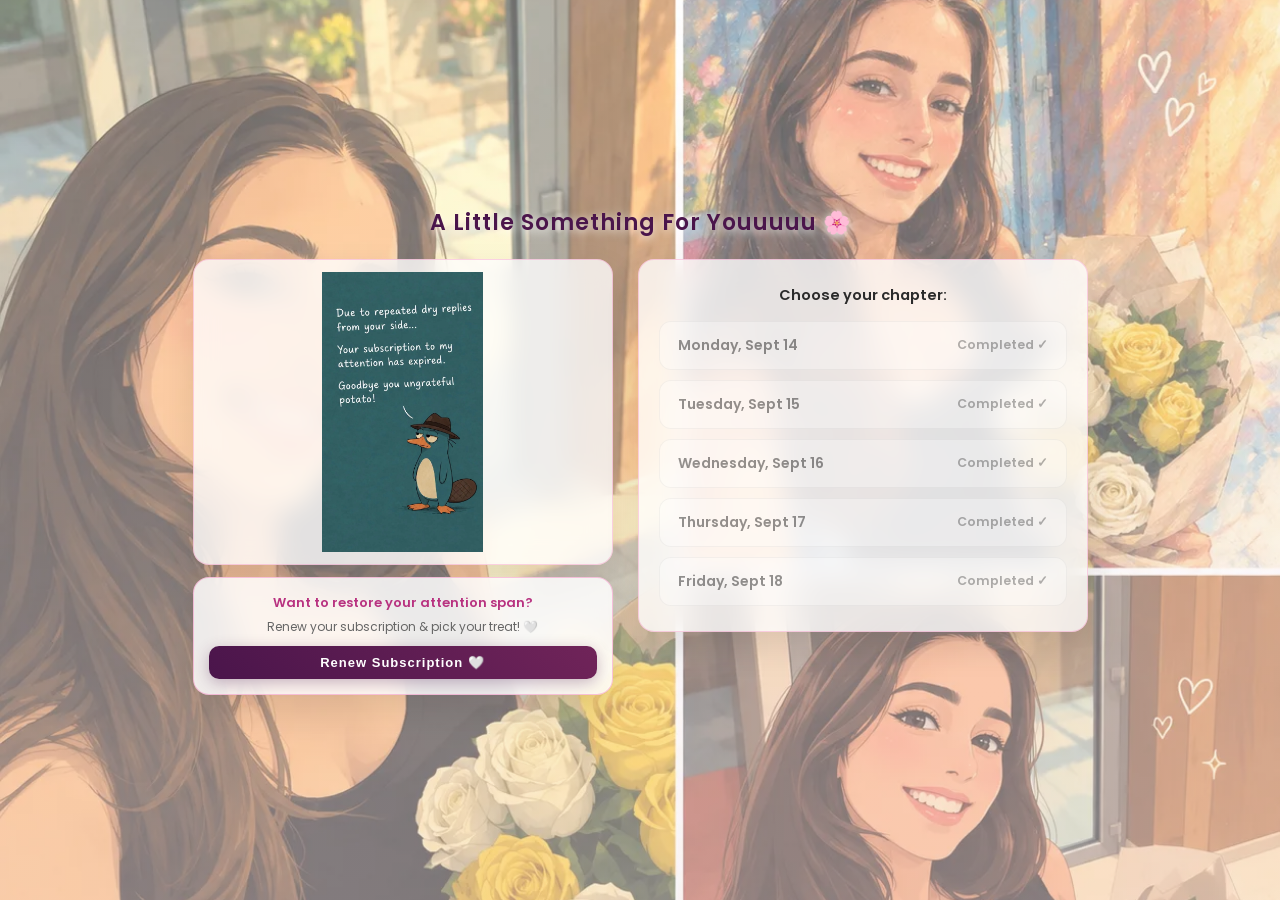
==== commit bd97d079: "renew sub" ====
--- a/index.html
+++ b/index.html
@@ -16,9 +16,9 @@
             align-items: center; 
             min-height: 100vh;
             padding: 20px;
-            /* Lighter cinematic gradient so her face shines through beautifully */
-            background: linear-gradient(rgba(255, 255, 255, 0.45), rgba(245, 235, 240, 0.55)), 
-                        url('images/jioSpace.png') no-repeat center top fixed;
+            /* Shifted background down so her face sits right above the content */
+            background: linear-gradient(rgba(255, 255, 255, 0.35), rgba(245, 235, 240, 0.45)), 
+                        url('images/jioSpace.png') no-repeat center 18% fixed;
             background-size: cover;
             overflow-x: hidden;
         }
@@ -26,12 +26,12 @@
         .container { max-width: 950px; width: 100%; text-align: center; }
 
         .main-title { 
-            font-size: 24px; 
-            margin-bottom: 25px; 
+            font-size: 22px; 
+            margin-bottom: 20px; 
             font-weight: 600; 
             letter-spacing: 1px; 
             color: #4a154b; 
-            text-shadow: 0 2px 12px rgba(255, 255, 255, 0.9); 
+            text-shadow: 0 2px 10px rgba(255, 255, 255, 0.9); 
         }
 
         .hub-wrapper {
@@ -48,7 +48,7 @@
             width: 100%;
             display: flex;
             flex-direction: column;
-            gap: 15px;
+            gap: 12px;
         }
 
         .hub-right-pane {
@@ -58,13 +58,13 @@
         }
 
         .card { 
-            background: rgba(255, 255, 255, 0.82); 
-            backdrop-filter: blur(14px); 
-            -webkit-backdrop-filter: blur(14px);
+            background: rgba(255, 255, 255, 0.78); 
+            backdrop-filter: blur(12px); 
+            -webkit-backdrop-filter: blur(12px);
             border: 1px solid rgba(244, 114, 182, 0.3);
-            padding: 30px 25px; 
+            padding: 25px 20px; 
             border-radius: 16px; 
-            box-shadow: 0 15px 35px rgba(0,0,0,0.12); 
+            box-shadow: 0 15px 35px rgba(0,0,0,0.1); 
             transition: all 0.5s cubic-bezier(0.4, 0, 0.2, 1);
             opacity: 0;
             display: none;
@@ -76,13 +76,13 @@
 
         /* Meme Card Styling */
         .meme-card {
-            background: rgba(255, 255, 255, 0.82);
-            backdrop-filter: blur(14px);
-            -webkit-backdrop-filter: blur(14px);
+            background: rgba(255, 255, 255, 0.78);
+            backdrop-filter: blur(12px);
+            -webkit-backdrop-filter: blur(12px);
             border: 1px solid rgba(244, 114, 182, 0.3);
-            padding: 15px;
+            padding: 12px;
             border-radius: 16px;
-            box-shadow: 0 15px 35px rgba(0,0,0,0.12);
+            box-shadow: 0 15px 35px rgba(0,0,0,0.1);
             display: flex;
             justify-content: center;
             align-items: center;
@@ -92,7 +92,7 @@
         .meme-image {
             width: 100%;
             height: auto;
-            max-height: 320px;
+            max-height: 280px;
             object-fit: contain;
             border-radius: 12px;
             display: block;
@@ -100,12 +100,12 @@
 
         /* Interactive Subscription Card */
         .sub-card {
-            background: rgba(255, 255, 255, 0.88);
-            backdrop-filter: blur(14px);
+            background: rgba(255, 255, 255, 0.84);
+            backdrop-filter: blur(12px);
             border: 1px solid rgba(244, 114, 182, 0.4);
-            padding: 18px;
+            padding: 15px;
             border-radius: 16px;
-            box-shadow: 0 15px 35px rgba(0,0,0,0.12);
+            box-shadow: 0 15px 35px rgba(0,0,0,0.1);
             text-align: center;
         }
 
@@ -113,7 +113,7 @@
             display: grid;
             grid-template-columns: 1fr 1fr;
             gap: 10px;
-            margin-top: 12px;
+            margin-top: 10px;
         }
 
         .sub-option-btn {
@@ -136,14 +136,14 @@
         }
 
         /* Hub Date List Styling */
-        .date-list { display: flex; flex-direction: column; gap: 12px; margin-top: 15px; }
+        .date-list { display: flex; flex-direction: column; gap: 10px; margin-top: 12px; }
         .date-btn {
             display: flex;
             justify-content: space-between;
             align-items: center;
             background: rgba(255, 255, 255, 0.6);
             border: 1px solid rgba(0, 0, 0, 0.08);
-            padding: 15px 20px;
+            padding: 13px 18px;
             border-radius: 12px;
             color: #2b2b2b;
             text-decoration: none;
@@ -161,8 +161,8 @@
             cursor: not-allowed;
             background: rgba(200, 200, 200, 0.3);
         }
-        .date-name { font-size: 15px; }
-        .date-status { font-size: 13px; color: #666; }
+        .date-name { font-size: 14px; }
+        .date-status { font-size: 12.5px; color: #666; }
         .date-btn.faded {
             opacity: 0.5;
             filter: grayscale(20%);
@@ -177,18 +177,18 @@
             box-shadow: 0 0 15px rgba(244, 114, 182, 0.25);
         }
 
-        input { width: 100%; padding: 12px; margin: 8px 0 15px; border-radius: 10px; border: 1px solid rgba(0, 0, 0, 0.15); background: rgba(255, 255, 255, 0.9); color: #2b2b2b; font-size: 15px; text-align: center; outline: none; transition: 0.3s; }
+        input { width: 100%; padding: 10px; margin: 6px 0 12px; border-radius: 10px; border: 1px solid rgba(0, 0, 0, 0.15); background: rgba(255, 255, 255, 0.9); color: #2b2b2b; font-size: 14px; text-align: center; outline: none; transition: 0.3s; }
         input::placeholder { color: rgba(0,0,0,0.35); }
         input:focus { border-color: #f472b6; background: #fff; box-shadow: 0 0 15px rgba(244,114,182,0.2); }
 
-        button { background: linear-gradient(45deg, #4a154b, #702459); color: #fff; border: none; padding: 12px 25px; border-radius: 10px; cursor: pointer; font-size: 15px; font-weight: 600; width: 100%; transition: 0.3s; letter-spacing: 1px; box-shadow: 0 4px 15px rgba(74, 21, 75, 0.3); }
+        button { background: linear-gradient(45deg, #4a154b, #702459); color: #fff; border: none; padding: 11px 20px; border-radius: 10px; cursor: pointer; font-size: 14px; font-weight: 600; width: 100%; transition: 0.3s; letter-spacing: 1px; box-shadow: 0 4px 15px rgba(74, 21, 75, 0.3); }
         button:hover { background: linear-gradient(45deg, #5c1b5e, #822b68); transform: translateY(-2px); box-shadow: 0 6px 20px rgba(74, 21, 75, 0.4); }
 
         .alt-button { background: rgba(0, 0, 0, 0.05); color: #555; border: 1px solid rgba(0, 0, 0, 0.1); box-shadow: none; }
         .alt-button:hover { background: rgba(0, 0, 0, 0.1); color: #222; box-shadow: none; }
 
-        .error { color: #d32f2f; font-size: 13px; margin-top: -8px; margin-bottom: 12px; }
-        .question { color: #2b2b2b; font-weight: 600; }
+        .error { color: #d32f2f; font-size: 12.5px; margin-top: -6px; margin-bottom: 10px; }
+        .question { color: #2b2b2b; font-weight: 600; font-size: 14.5px; }
 
         /* Falling Animation Elements */
         .falling-item {
@@ -233,23 +233,23 @@
                 <div class="sub-card" id="subModule">
                     <!-- Step 1: Initial Prompt -->
                     <div id="subStep1">
-                        <p style="font-size: 13.5px; color: #b83280; font-weight: 600; margin-bottom: 6px;">Want to restore your attention span?</p>
-                        <p style="font-size: 12.5px; color: #666; margin-bottom: 12px;">Renew your subscription & pick your treat! 🤍</p>
-                        <button onclick="showPhoneGate()" style="width: 100%; padding: 10px; font-size: 13.5px;">Renew Subscription 🤍</button>
+                        <p style="font-size: 13px; color: #b83280; font-weight: 600; margin-bottom: 5px;">Want to restore your attention span?</p>
+                        <p style="font-size: 12px; color: #666; margin-bottom: 10px;">Renew your subscription & pick your treat! 🤍</p>
+                        <button onclick="showPhoneGate()" style="width: 100%; padding: 9px; font-size: 13px;">Renew Subscription 🤍</button>
                     </div>
 
                     <!-- Step 1.5: Phone Number Gatekeeper (Verify Last 2 Digits) -->
                     <div id="subStepPhone" class="hidden">
-                        <p style="font-size: 13.5px; color: #2b2b2b; font-weight: 600; margin-bottom: 6px;">Royal Security Protocol 🛡️</p>
-                        <p style="font-size: 12px; color: #666; margin-bottom: 10px;">Enter the last 2 digits of your phone number to verify identity:</p>
-                        <input type="text" id="phoneCheckInput" placeholder="Type 2 digits..." autocomplete="off" maxlength="2" style="margin-bottom: 8px; padding: 10px; font-size: 13px; text-align: center;">
-                        <p id="phoneCheckError" class="error hidden" style="font-size: 12px; color: #d32f2f; margin-bottom: 8px;">Not quite! Try again 😉</p>
-                        <button onclick="verifyPhoneCode()" style="width: 100%; padding: 10px; font-size: 13px;">Verify Identity 🔓</button>
+                        <p style="font-size: 13px; color: #2b2b2b; font-weight: 600; margin-bottom: 5px;">Royal Security Protocol 🛡️</p>
+                        <p style="font-size: 11.5px; color: #666; margin-bottom: 8px;">Enter the last 2 digits of your phone number to verify identity:</p>
+                        <input type="text" id="phoneCheckInput" placeholder="Type 2 digits..." autocomplete="off" maxlength="2" style="margin-bottom: 6px; padding: 9px; font-size: 13px; text-align: center;">
+                        <p id="phoneCheckError" class="error hidden" style="font-size: 11.5px; color: #d32f2f; margin-bottom: 6px;">Not quite! Try again 😉</p>
+                        <button onclick="verifyPhoneCode()" style="width: 100%; padding: 9px; font-size: 13px;">Verify Identity 🔓</button>
                     </div>
 
                     <!-- Step 2: Pick Treatment Menu -->
                     <div id="subStep2" class="hidden">
-                        <p style="font-size: 13.5px; color: #2b2b2b; font-weight: 600; margin-bottom: 10px;">Identity verified! Choose your reward, Princess:</p>
+                        <p style="font-size: 13px; color: #2b2b2b; font-weight: 600; margin-bottom: 8px;">Identity verified! Choose your reward, Princess:</p>
                         <div class="sub-options-grid">
                             <button class="sub-option-btn" onclick="selectTreat('Coffee ☕')">☕ Coffee</button>
                             <button class="sub-option-btn" onclick="selectTreat('Flowers 🌸')">🌸 Flowers</button>
@@ -260,30 +260,30 @@
 
                     <!-- Step 2.5: Flower Color Picker Menu (Only for Flowers) -->
                     <div id="subStepFlowerColor" class="hidden">
-                        <p style="font-size: 13.5px; color: #2b2b2b; font-weight: 600; margin-bottom: 10px;">Which color scheme would you prefer? 🌸</p>
+                        <p style="font-size: 13px; color: #2b2b2b; font-weight: 600; margin-bottom: 8px;">Which color scheme would you prefer? 🌸</p>
                         <div class="sub-options-grid">
                             <button class="sub-option-btn" onclick="selectFlowerColor('Red Roses ❤️')">❤️ Red</button>
                             <button class="sub-option-btn" onclick="selectFlowerColor('Pink Tulips 🌸')">🌸 Pink</button>
                         </div>
-                        <button onclick="backToTreats()" class="alt-button" style="width: 100%; margin-top: 10px; padding: 10px; font-size: 12.5px;">← Back</button>
+                        <button onclick="backToTreats()" class="alt-button" style="width: 100%; margin-top: 8px; padding: 9px; font-size: 12px;">← Back</button>
                     </div>
 
                     <!-- Step 3: Location / Delivery Input Form -->
                     <div id="subStep3" class="hidden">
-                        <p id="subPromptText" style="font-size: 13px; color: #2b2b2b; font-weight: 600; margin-bottom: 8px;"></p>
-                        <input type="text" id="deliveryInput" placeholder="Type location or details..." autocomplete="off" style="margin-bottom: 8px; padding: 10px; font-size: 13px;">
-                        <p id="deliveryNote" style="font-size: 11px; color: #b45309; font-weight: 600; margin-bottom: 10px;" class="hidden">📦 Delivered within 24 hours!</p>
+                        <p id="subPromptText" style="font-size: 12.5px; color: #2b2b2b; font-weight: 600; margin-bottom: 6px;"></p>
+                        <input type="text" id="deliveryInput" placeholder="Type location or details..." autocomplete="off" style="margin-bottom: 6px; padding: 9px; font-size: 12.5px;">
+                        <p id="deliveryNote" style="font-size: 11px; color: #b45309; font-weight: 600; margin-bottom: 8px;" class="hidden">📦 Delivered within 24 hours!</p>
                         <div style="display: flex; gap: 8px;">
-                            <button onclick="backToPreviousStep()" class="alt-button" style="flex: 1; padding: 10px; font-size: 12.5px;">← Back</button>
-                            <button onclick="submitSubscription()" style="flex: 2; padding: 10px; font-size: 13px;">Send Request 🚀</button>
+                            <button onclick="backToPreviousStep()" class="alt-button" style="flex: 1; padding: 9px; font-size: 12px;">← Back</button>
+                            <button onclick="submitSubscription()" style="flex: 2; padding: 9px; font-size: 12.5px;">Send Request 🚀</button>
                         </div>
                     </div>
 
                     <!-- Step 4: Success Screen with Back to Options -->
                     <div id="subStep4" class="hidden">
-                        <h3 class="success-title" style="font-size: 18px; margin-bottom: 6px; color: #4a154b;">Request Received! 🎉</h3>
-                        <p style="font-size: 12.5px; color: #444; line-height: 1.4; margin-bottom: 12px;">Your selection has been logged. Preparing your surprise right away! 🤍</p>
-                        <button onclick="resetSubMenu()" class="alt-button" style="width: 100%; padding: 10px; font-size: 13px;">← Choose Another Treat</button>
+                        <h3 class="success-title" style="font-size: 16px; margin-bottom: 5px; color: #4a154b;">Request Received! 🎉</h3>
+                        <p style="font-size: 12px; color: #444; line-height: 1.3; margin-bottom: 10px;">Your selection has been logged. Preparing your surprise right away! 🤍</p>
+                        <button onclick="resetSubMenu()" class="alt-button" style="width: 100%; padding: 9px; font-size: 12.5px;">← Choose Another Treat</button>
                     </div>
                 </div>
             </div>
@@ -291,7 +291,7 @@
             <!-- Right Pane: Chapter Selection Hub -->
             <div class="hub-right-pane">
                 <div class="card active" style="margin: 0;">
-                    <p class="question" style="margin-bottom: 20px;">Choose your chapter:</p>
+                    <p class="question" style="margin-bottom: 15px;">Choose your chapter:</p>
                     
                     <div class="date-list">
                         <a href="day1/index.html" id="btn-day1" class="date-btn faded">
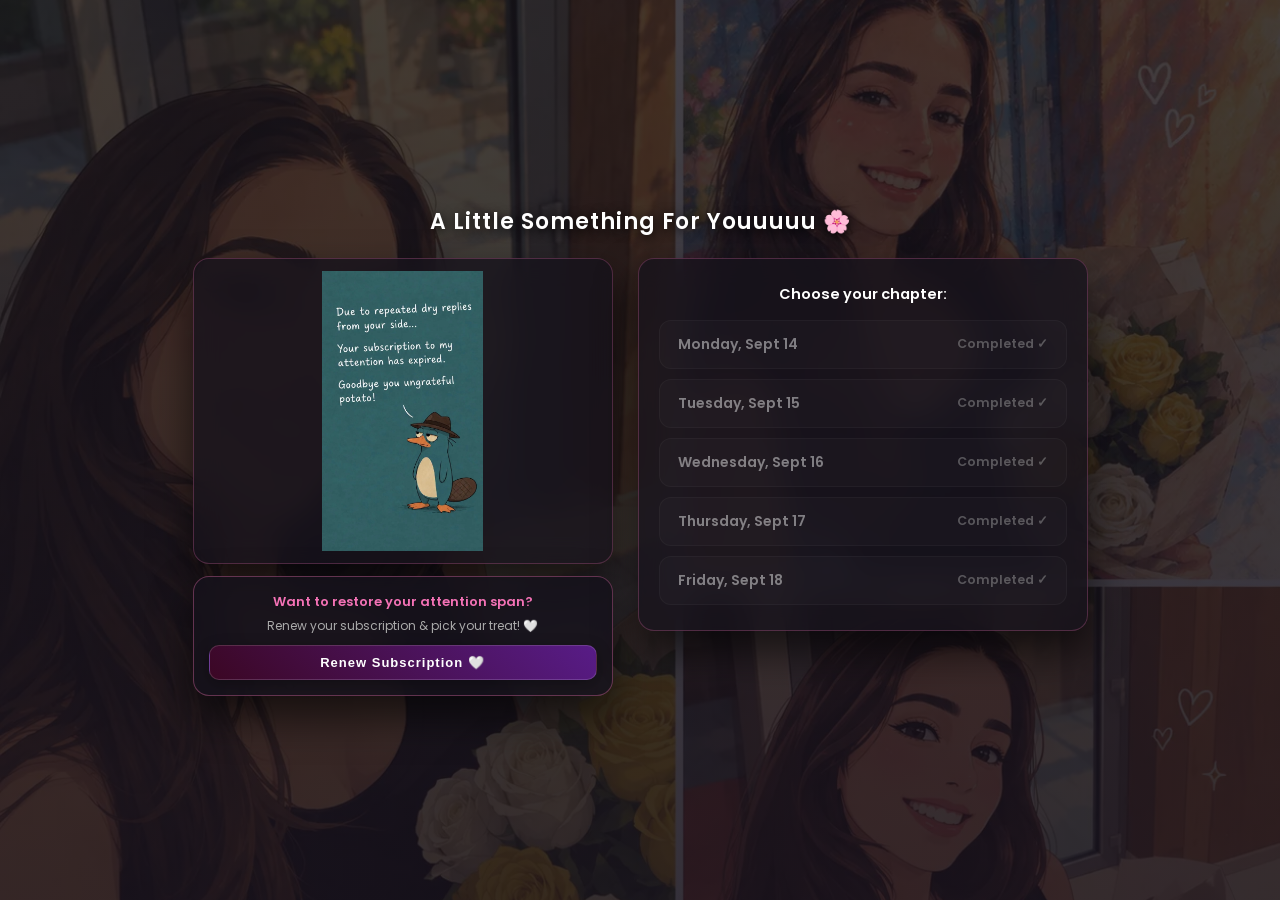
==== commit 7da01f27: "renew sub" ====
--- a/index.html
+++ b/index.html
@@ -3,22 +3,22 @@
 <head>
     <meta charset="UTF-8">
     <meta name="viewport" content="width=device-width, initial-scale=1.0">
-    <title>A Little Something For Youuuuu🌼</title>
+    <title>A Little Something For Youuuuu 🌸</title>
     <link href="https://fonts.googleapis.com/css2?family=Poppins:wght@300;400;600&display=swap" rel="stylesheet">
     <style>
         * { box-sizing: border-box; margin: 0; padding: 0; }
 
         body { 
             font-family: 'Poppins', sans-serif; 
-            color: #2b2b2b; 
+            color: #f3f4f6; 
             display: flex; 
             justify-content: center; 
             align-items: center; 
             min-height: 100vh;
             padding: 20px;
-            /* Shifted background down so her face sits right above the content */
-            background: linear-gradient(rgba(255, 255, 255, 0.35), rgba(245, 235, 240, 0.45)), 
-                        url('images/jioSpace.png') no-repeat center 18% fixed;
+            /* Silent luxury moody dark-plum gradient layered over her picture */
+            background: linear-gradient(rgba(15, 12, 20, 0.78), rgba(20, 15, 26, 0.86)), 
+                        url('images/jioSpace.png') no-repeat 62% 15% fixed;
             background-size: cover;
             overflow-x: hidden;
         }
@@ -30,8 +30,8 @@
             margin-bottom: 20px; 
             font-weight: 600; 
             letter-spacing: 1px; 
-            color: #4a154b; 
-            text-shadow: 0 2px 10px rgba(255, 255, 255, 0.9); 
+            color: #fff; 
+            text-shadow: 0 2px 12px rgba(0, 0, 0, 0.9); 
         }
 
         .hub-wrapper {
@@ -58,13 +58,13 @@
         }
 
         .card { 
-            background: rgba(255, 255, 255, 0.78); 
-            backdrop-filter: blur(12px); 
-            -webkit-backdrop-filter: blur(12px);
-            border: 1px solid rgba(244, 114, 182, 0.3);
+            background: rgba(22, 18, 28, 0.78); 
+            backdrop-filter: blur(14px); 
+            -webkit-backdrop-filter: blur(14px);
+            border: 1px solid rgba(244, 114, 182, 0.25);
             padding: 25px 20px; 
             border-radius: 16px; 
-            box-shadow: 0 15px 35px rgba(0,0,0,0.1); 
+            box-shadow: 0 20px 40px rgba(0,0,0,0.6); 
             transition: all 0.5s cubic-bezier(0.4, 0, 0.2, 1);
             opacity: 0;
             display: none;
@@ -76,13 +76,13 @@
 
         /* Meme Card Styling */
         .meme-card {
-            background: rgba(255, 255, 255, 0.78);
-            backdrop-filter: blur(12px);
-            -webkit-backdrop-filter: blur(12px);
-            border: 1px solid rgba(244, 114, 182, 0.3);
+            background: rgba(22, 18, 28, 0.78);
+            backdrop-filter: blur(14px);
+            -webkit-backdrop-filter: blur(14px);
+            border: 1px solid rgba(244, 114, 182, 0.25);
             padding: 12px;
             border-radius: 16px;
-            box-shadow: 0 15px 35px rgba(0,0,0,0.1);
+            box-shadow: 0 20px 40px rgba(0,0,0,0.6);
             display: flex;
             justify-content: center;
             align-items: center;
@@ -100,12 +100,12 @@
 
         /* Interactive Subscription Card */
         .sub-card {
-            background: rgba(255, 255, 255, 0.84);
-            backdrop-filter: blur(12px);
-            border: 1px solid rgba(244, 114, 182, 0.4);
+            background: rgba(22, 18, 28, 0.85);
+            backdrop-filter: blur(14px);
+            border: 1px solid rgba(244, 114, 182, 0.35);
             padding: 15px;
             border-radius: 16px;
-            box-shadow: 0 15px 35px rgba(0,0,0,0.1);
+            box-shadow: 0 20px 40px rgba(0,0,0,0.6);
             text-align: center;
         }
 
@@ -117,9 +117,9 @@
         }
 
         .sub-option-btn {
-            background: rgba(244, 114, 182, 0.08);
-            border: 1px solid rgba(244, 114, 182, 0.3);
-            color: #4a154b;
+            background: rgba(255, 255, 255, 0.05);
+            border: 1px solid rgba(255, 255, 255, 0.12);
+            color: #fff;
             padding: 10px;
             border-radius: 10px;
             font-family: 'Poppins', sans-serif;
@@ -130,7 +130,7 @@
         }
 
         .sub-option-btn:hover {
-            background: rgba(244, 114, 182, 0.25);
+            background: rgba(244, 114, 182, 0.2);
             border-color: #f472b6;
             transform: translateY(-2px);
         }
@@ -141,54 +141,54 @@
             display: flex;
             justify-content: space-between;
             align-items: center;
-            background: rgba(255, 255, 255, 0.6);
-            border: 1px solid rgba(0, 0, 0, 0.08);
+            background: rgba(255, 255, 255, 0.04);
+            border: 1px solid rgba(255, 255, 255, 0.08);
             padding: 13px 18px;
             border-radius: 12px;
-            color: #2b2b2b;
+            color: #fff;
             text-decoration: none;
             font-weight: 600;
             transition: 0.3s ease;
         }
         .date-btn:hover {
-            background: rgba(255, 255, 255, 0.9);
-            border-color: rgba(244, 114, 182, 0.5);
+            background: rgba(255, 255, 255, 0.09);
+            border-color: rgba(244, 114, 182, 0.4);
             transform: translateY(-2px);
-            box-shadow: 0 8px 20px rgba(0,0,0,0.08);
+            box-shadow: 0 10px 20px rgba(0,0,0,0.4);
         }
         .date-btn.locked {
             opacity: 0.4;
             cursor: not-allowed;
-            background: rgba(200, 200, 200, 0.3);
+            background: rgba(0, 0, 0, 0.2);
         }
         .date-name { font-size: 14px; }
-        .date-status { font-size: 12.5px; color: #666; }
+        .date-status { font-size: 12.5px; color: #aaa; }
         .date-btn.faded {
-            opacity: 0.5;
-            filter: grayscale(20%);
+            opacity: 0.45;
+            filter: grayscale(30%);
             transition: 0.3s ease;
         }
         .date-btn.faded:hover {
-            opacity: 0.9; 
+            opacity: 0.85; 
         }
         .date-btn.active-day {
-            border-color: rgba(244, 114, 182, 0.8);
-            background: rgba(255, 255, 255, 0.95);
-            box-shadow: 0 0 15px rgba(244, 114, 182, 0.25);
-        }
-
-        input { width: 100%; padding: 10px; margin: 6px 0 12px; border-radius: 10px; border: 1px solid rgba(0, 0, 0, 0.15); background: rgba(255, 255, 255, 0.9); color: #2b2b2b; font-size: 14px; text-align: center; outline: none; transition: 0.3s; }
-        input::placeholder { color: rgba(0,0,0,0.35); }
-        input:focus { border-color: #f472b6; background: #fff; box-shadow: 0 0 15px rgba(244,114,182,0.2); }
-
-        button { background: linear-gradient(45deg, #4a154b, #702459); color: #fff; border: none; padding: 11px 20px; border-radius: 10px; cursor: pointer; font-size: 14px; font-weight: 600; width: 100%; transition: 0.3s; letter-spacing: 1px; box-shadow: 0 4px 15px rgba(74, 21, 75, 0.3); }
-        button:hover { background: linear-gradient(45deg, #5c1b5e, #822b68); transform: translateY(-2px); box-shadow: 0 6px 20px rgba(74, 21, 75, 0.4); }
-
-        .alt-button { background: rgba(0, 0, 0, 0.05); color: #555; border: 1px solid rgba(0, 0, 0, 0.1); box-shadow: none; }
-        .alt-button:hover { background: rgba(0, 0, 0, 0.1); color: #222; box-shadow: none; }
-
-        .error { color: #d32f2f; font-size: 12.5px; margin-top: -6px; margin-bottom: 10px; }
-        .question { color: #2b2b2b; font-weight: 600; font-size: 14.5px; }
+            border-color: rgba(244, 114, 182, 0.6);
+            background: rgba(244, 114, 182, 0.1);
+            box-shadow: 0 0 15px rgba(244, 114, 182, 0.15);
+        }
+
+        input { width: 100%; padding: 10px; margin: 6px 0 12px; border-radius: 10px; border: 1px solid rgba(255, 255, 255, 0.15); background: rgba(0, 0, 0, 0.4); color: #fff; font-size: 14px; text-align: center; outline: none; transition: 0.3s; }
+        input::placeholder { color: rgba(255,255,255,0.3); }
+        input:focus { border-color: #f472b6; background: rgba(0, 0, 0, 0.7); box-shadow: 0 0 15px rgba(244,114,182,0.2); }
+
+        button { background: linear-gradient(45deg, #3b0724, #581c87); color: #fff; border: 1px solid rgba(255,255,255,0.15); padding: 11px 20px; border-radius: 10px; cursor: pointer; font-size: 14px; font-weight: 600; width: 100%; transition: 0.3s; letter-spacing: 1px; box-shadow: 0 4px 15px rgba(0,0,0,0.3); }
+        button:hover { background: linear-gradient(45deg, #4c0d30, #6b21a8); transform: translateY(-2px); box-shadow: 0 6px 20px rgba(0,0,0,0.4); }
+
+        .alt-button { background: rgba(255, 255, 255, 0.05); color: #bbb; border: 1px solid rgba(255, 255, 255, 0.1); box-shadow: none; }
+        .alt-button:hover { background: rgba(255, 255, 255, 0.1); color: #fff; box-shadow: none; }
+
+        .error { color: #f87171; font-size: 12.5px; margin-top: -6px; margin-bottom: 10px; }
+        .question { color: #fff; font-weight: 600; font-size: 14.5px; }
 
         /* Falling Animation Elements */
         .falling-item {
@@ -233,23 +233,23 @@
                 <div class="sub-card" id="subModule">
                     <!-- Step 1: Initial Prompt -->
                     <div id="subStep1">
-                        <p style="font-size: 13px; color: #b83280; font-weight: 600; margin-bottom: 5px;">Want to restore your attention span?</p>
-                        <p style="font-size: 12px; color: #666; margin-bottom: 10px;">Renew your subscription & pick your treat! 🤍</p>
+                        <p style="font-size: 13px; color: #f472b6; font-weight: 600; margin-bottom: 5px;">Want to restore your attention span?</p>
+                        <p style="font-size: 12px; color: #aaa; margin-bottom: 10px;">Renew your subscription & pick your treat! 🤍</p>
                         <button onclick="showPhoneGate()" style="width: 100%; padding: 9px; font-size: 13px;">Renew Subscription 🤍</button>
                     </div>
 
                     <!-- Step 1.5: Phone Number Gatekeeper (Verify Last 2 Digits) -->
                     <div id="subStepPhone" class="hidden">
-                        <p style="font-size: 13px; color: #2b2b2b; font-weight: 600; margin-bottom: 5px;">Royal Security Protocol 🛡️</p>
-                        <p style="font-size: 11.5px; color: #666; margin-bottom: 8px;">Enter the last 2 digits of your phone number to verify identity:</p>
+                        <p style="font-size: 13px; color: #fff; font-weight: 600; margin-bottom: 5px;">Royal Security Protocol 🛡️</p>
+                        <p style="font-size: 11.5px; color: #aaa; margin-bottom: 8px;">Enter the last 2 digits of your phone number to verify identity:</p>
                         <input type="text" id="phoneCheckInput" placeholder="Type 2 digits..." autocomplete="off" maxlength="2" style="margin-bottom: 6px; padding: 9px; font-size: 13px; text-align: center;">
-                        <p id="phoneCheckError" class="error hidden" style="font-size: 11.5px; color: #d32f2f; margin-bottom: 6px;">Not quite! Try again 😉</p>
+                        <p id="phoneCheckError" class="error hidden" style="font-size: 11.5px; color: #f87171; margin-bottom: 6px;">Not quite! Try again 😉</p>
                         <button onclick="verifyPhoneCode()" style="width: 100%; padding: 9px; font-size: 13px;">Verify Identity 🔓</button>
                     </div>
 
                     <!-- Step 2: Pick Treatment Menu -->
                     <div id="subStep2" class="hidden">
-                        <p style="font-size: 13px; color: #2b2b2b; font-weight: 600; margin-bottom: 8px;">Identity verified! Choose your reward, Princess:</p>
+                        <p style="font-size: 13px; color: #fff; font-weight: 600; margin-bottom: 8px;">Identity verified! Choose your reward, Princess:</p>
                         <div class="sub-options-grid">
                             <button class="sub-option-btn" onclick="selectTreat('Coffee ☕')">☕ Coffee</button>
                             <button class="sub-option-btn" onclick="selectTreat('Flowers 🌸')">🌸 Flowers</button>
@@ -260,7 +260,7 @@
 
                     <!-- Step 2.5: Flower Color Picker Menu (Only for Flowers) -->
                     <div id="subStepFlowerColor" class="hidden">
-                        <p style="font-size: 13px; color: #2b2b2b; font-weight: 600; margin-bottom: 8px;">Which color scheme would you prefer? 🌸</p>
+                        <p style="font-size: 13px; color: #fff; font-weight: 600; margin-bottom: 8px;">Which color scheme would you prefer? 🌸</p>
                         <div class="sub-options-grid">
                             <button class="sub-option-btn" onclick="selectFlowerColor('Red Roses ❤️')">❤️ Red</button>
                             <button class="sub-option-btn" onclick="selectFlowerColor('Pink Tulips 🌸')">🌸 Pink</button>
@@ -270,9 +270,9 @@
 
                     <!-- Step 3: Location / Delivery Input Form -->
                     <div id="subStep3" class="hidden">
-                        <p id="subPromptText" style="font-size: 12.5px; color: #2b2b2b; font-weight: 600; margin-bottom: 6px;"></p>
+                        <p id="subPromptText" style="font-size: 12.5px; color: #fff; font-weight: 600; margin-bottom: 6px;"></p>
                         <input type="text" id="deliveryInput" placeholder="Type location or details..." autocomplete="off" style="margin-bottom: 6px; padding: 9px; font-size: 12.5px;">
-                        <p id="deliveryNote" style="font-size: 11px; color: #b45309; font-weight: 600; margin-bottom: 8px;" class="hidden">📦 Delivered within 24 hours!</p>
+                        <p id="deliveryNote" style="font-size: 11px; color: #fbbf24; font-weight: 600; margin-bottom: 8px;" class="hidden">📦 Delivered within 24 hours!</p>
                         <div style="display: flex; gap: 8px;">
                             <button onclick="backToPreviousStep()" class="alt-button" style="flex: 1; padding: 9px; font-size: 12px;">← Back</button>
                             <button onclick="submitSubscription()" style="flex: 2; padding: 9px; font-size: 12.5px;">Send Request 🚀</button>
@@ -281,8 +281,8 @@
 
                     <!-- Step 4: Success Screen with Back to Options -->
                     <div id="subStep4" class="hidden">
-                        <h3 class="success-title" style="font-size: 16px; margin-bottom: 5px; color: #4a154b;">Request Received! 🎉</h3>
-                        <p style="font-size: 12px; color: #444; line-height: 1.3; margin-bottom: 10px;">Your selection has been logged. Preparing your surprise right away! 🤍</p>
+                        <h3 class="success-title" style="font-size: 16px; margin-bottom: 5px; color: #fff;">Request Received! 🎉</h3>
+                        <p style="font-size: 12px; color: #ddd; line-height: 1.3; margin-bottom: 10px;">Your selection has been logged. Preparing your surprise right away! 🤍</p>
                         <button onclick="resetSubMenu()" class="alt-button" style="width: 100%; padding: 9px; font-size: 12.5px;">← Choose Another Treat</button>
                     </div>
                 </div>
@@ -471,7 +471,7 @@
                 btn.classList.add('faded');
                 btn.classList.remove('active-day');
                 stat.innerText = 'Completed ✓';
-                stat.style.color = '#666';
+                stat.style.color = '#aaa';
             }
         }
     </script>
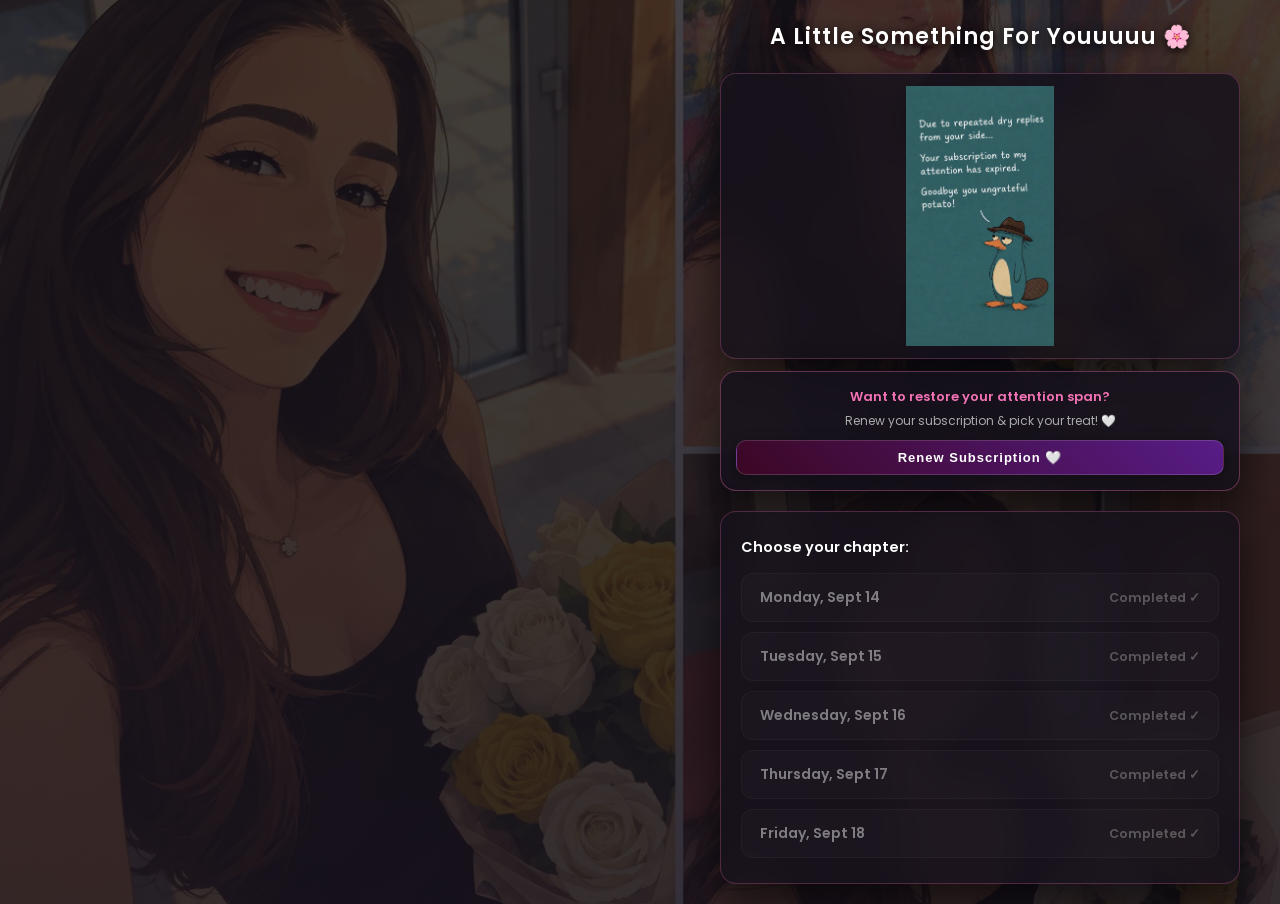
==== commit b28bfa09: "renew sub" ====
--- a/index.html
+++ b/index.html
@@ -16,35 +16,55 @@
             align-items: center; 
             min-height: 100vh;
             padding: 20px;
-            /* Silent luxury moody dark-plum gradient layered over her picture */
+            /* Silent luxury moody dark-plum gradient layered over her picture, framed to the left */
             background: linear-gradient(rgba(15, 12, 20, 0.78), rgba(20, 15, 26, 0.86)), 
-                        url('images/jioSpace.png') no-repeat 62% 15% fixed;
+                        url('images/jioSpace.png') no-repeat left center fixed;
             background-size: cover;
             overflow-x: hidden;
         }
 
-        .container { max-width: 950px; width: 100%; text-align: center; }
+        .page-wrapper {
+            display: flex;
+            justify-content: flex-end;
+            align-items: center;
+            width: 100%;
+            max-width: 1200px;
+            margin: 0 auto;
+        }
+
+        /* Left side is open space to showcase her face */
+        .left-face-space {
+            flex: 1;
+            display: none;
+        }
+
+        /* Right side holds all interactive cards and content */
+        .right-content-container {
+            flex: 1;
+            max-width: 520px;
+            width: 100%;
+            display: flex;
+            flex-direction: column;
+            gap: 20px;
+        }
 
         .main-title { 
             font-size: 22px; 
-            margin-bottom: 20px; 
             font-weight: 600; 
             letter-spacing: 1px; 
             color: #fff; 
             text-shadow: 0 2px 12px rgba(0, 0, 0, 0.9); 
+            text-align: center;
         }
 
         .hub-wrapper {
             display: flex;
-            align-items: flex-start;
-            justify-content: center;
-            gap: 25px;
+            flex-direction: column;
+            gap: 20px;
             width: 100%;
         }
 
         .hub-left-pane {
-            flex: 1;
-            max-width: 420px;
             width: 100%;
             display: flex;
             flex-direction: column;
@@ -52,13 +72,11 @@
         }
 
         .hub-right-pane {
-            flex: 1;
-            max-width: 450px;
             width: 100%;
         }
 
         .card { 
-            background: rgba(22, 18, 28, 0.78); 
+            background: rgba(22, 18, 28, 0.82); 
             backdrop-filter: blur(14px); 
             -webkit-backdrop-filter: blur(14px);
             border: 1px solid rgba(244, 114, 182, 0.25);
@@ -76,7 +94,7 @@
 
         /* Meme Card Styling */
         .meme-card {
-            background: rgba(22, 18, 28, 0.78);
+            background: rgba(22, 18, 28, 0.82);
             backdrop-filter: blur(14px);
             -webkit-backdrop-filter: blur(14px);
             border: 1px solid rgba(244, 114, 182, 0.25);
@@ -92,7 +110,7 @@
         .meme-image {
             width: 100%;
             height: auto;
-            max-height: 280px;
+            max-height: 260px;
             object-fit: contain;
             border-radius: 12px;
             display: block;
@@ -100,7 +118,7 @@
 
         /* Interactive Subscription Card */
         .sub-card {
-            background: rgba(22, 18, 28, 0.85);
+            background: rgba(22, 18, 28, 0.88);
             backdrop-filter: blur(14px);
             border: 1px solid rgba(244, 114, 182, 0.35);
             padding: 15px;
@@ -206,114 +224,127 @@
             100% { transform: translateY(105vh) rotate(360deg); opacity: 0.2; }
         }
 
-        @media (max-width: 768px) {
-            .hub-wrapper {
-                flex-direction: column;
-                gap: 20px;
-            }
-            .hub-left-pane, .hub-right-pane {
+        @media (min-width: 900px) {
+            .left-face-space {
+                display: block;
+            }
+            .page-wrapper {
+                gap: 40px;
+            }
+        }
+
+        @media (max-width: 899px) {
+            .page-wrapper {
+                justify-content: center;
+            }
+            .right-content-container {
                 max-width: 450px;
-                width: 100%;
             }
         }
     </style>
 </head>
 <body>
-    <div class="container">
-        <h1 class="main-title">A Little Something For Youuuuu 🌸</h1>
-        
-        <div class="hub-wrapper">
-            <!-- Left Pane: Meme + Interactive Subscription Renewal -->
-            <div class="hub-left-pane">
-                <div class="meme-card">
-                    <img src="images/ungrateful-potato.jpeg" alt="Subscription Expired" class="meme-image">
-                </div>
-
-                <!-- Interactive Subscription Module -->
-                <div class="sub-card" id="subModule">
-                    <!-- Step 1: Initial Prompt -->
-                    <div id="subStep1">
-                        <p style="font-size: 13px; color: #f472b6; font-weight: 600; margin-bottom: 5px;">Want to restore your attention span?</p>
-                        <p style="font-size: 12px; color: #aaa; margin-bottom: 10px;">Renew your subscription & pick your treat! 🤍</p>
-                        <button onclick="showPhoneGate()" style="width: 100%; padding: 9px; font-size: 13px;">Renew Subscription 🤍</button>
+    <div class="page-wrapper">
+        <!-- Open space on left for her face -->
+        <div class="left-face-space"></div>
+
+        <!-- Right side container holding all interactive elements -->
+        <div class="right-content-container">
+            <h1 class="main-title">A Little Something For Youuuuu 🌸</h1>
+            
+            <div class="hub-wrapper">
+                <!-- Left Pane: Meme + Interactive Subscription Renewal -->
+                <div class="hub-left-pane">
+                    <div class="meme-card">
+                        <img src="images/ungrateful-potato.jpeg" alt="Subscription Expired" class="meme-image">
                     </div>
 
-                    <!-- Step 1.5: Phone Number Gatekeeper (Verify Last 2 Digits) -->
-                    <div id="subStepPhone" class="hidden">
-                        <p style="font-size: 13px; color: #fff; font-weight: 600; margin-bottom: 5px;">Royal Security Protocol 🛡️</p>
-                        <p style="font-size: 11.5px; color: #aaa; margin-bottom: 8px;">Enter the last 2 digits of your phone number to verify identity:</p>
-                        <input type="text" id="phoneCheckInput" placeholder="Type 2 digits..." autocomplete="off" maxlength="2" style="margin-bottom: 6px; padding: 9px; font-size: 13px; text-align: center;">
-                        <p id="phoneCheckError" class="error hidden" style="font-size: 11.5px; color: #f87171; margin-bottom: 6px;">Not quite! Try again 😉</p>
-                        <button onclick="verifyPhoneCode()" style="width: 100%; padding: 9px; font-size: 13px;">Verify Identity 🔓</button>
-                    </div>
-
-                    <!-- Step 2: Pick Treatment Menu -->
-                    <div id="subStep2" class="hidden">
-                        <p style="font-size: 13px; color: #fff; font-weight: 600; margin-bottom: 8px;">Identity verified! Choose your reward, Princess:</p>
-                        <div class="sub-options-grid">
-                            <button class="sub-option-btn" onclick="selectTreat('Coffee ☕')">☕ Coffee</button>
-                            <button class="sub-option-btn" onclick="selectTreat('Flowers 🌸')">🌸 Flowers</button>
-                            <button class="sub-option-btn" onclick="selectTreat('Chocolate 🍫')">🍫 Chocolate</button>
-                            <button class="sub-option-btn" onclick="selectTreat('Dinner 🍽️')">🍽️ Dinner</button>
-                        </div>
-                    </div>
-
-                    <!-- Step 2.5: Flower Color Picker Menu (Only for Flowers) -->
-                    <div id="subStepFlowerColor" class="hidden">
-                        <p style="font-size: 13px; color: #fff; font-weight: 600; margin-bottom: 8px;">Which color scheme would you prefer? 🌸</p>
-                        <div class="sub-options-grid">
-                            <button class="sub-option-btn" onclick="selectFlowerColor('Red Roses ❤️')">❤️ Red</button>
-                            <button class="sub-option-btn" onclick="selectFlowerColor('Pink Tulips 🌸')">🌸 Pink</button>
-                        </div>
-                        <button onclick="backToTreats()" class="alt-button" style="width: 100%; margin-top: 8px; padding: 9px; font-size: 12px;">← Back</button>
-                    </div>
-
-                    <!-- Step 3: Location / Delivery Input Form -->
-                    <div id="subStep3" class="hidden">
-                        <p id="subPromptText" style="font-size: 12.5px; color: #fff; font-weight: 600; margin-bottom: 6px;"></p>
-                        <input type="text" id="deliveryInput" placeholder="Type location or details..." autocomplete="off" style="margin-bottom: 6px; padding: 9px; font-size: 12.5px;">
-                        <p id="deliveryNote" style="font-size: 11px; color: #fbbf24; font-weight: 600; margin-bottom: 8px;" class="hidden">📦 Delivered within 24 hours!</p>
-                        <div style="display: flex; gap: 8px;">
-                            <button onclick="backToPreviousStep()" class="alt-button" style="flex: 1; padding: 9px; font-size: 12px;">← Back</button>
-                            <button onclick="submitSubscription()" style="flex: 2; padding: 9px; font-size: 12.5px;">Send Request 🚀</button>
-                        </div>
-                    </div>
-
-                    <!-- Step 4: Success Screen with Back to Options -->
-                    <div id="subStep4" class="hidden">
-                        <h3 class="success-title" style="font-size: 16px; margin-bottom: 5px; color: #fff;">Request Received! 🎉</h3>
-                        <p style="font-size: 12px; color: #ddd; line-height: 1.3; margin-bottom: 10px;">Your selection has been logged. Preparing your surprise right away! 🤍</p>
-                        <button onclick="resetSubMenu()" class="alt-button" style="width: 100%; padding: 9px; font-size: 12.5px;">← Choose Another Treat</button>
+                    <!-- Interactive Subscription Module -->
+                    <div class="sub-card" id="subModule">
+                        <!-- Step 1: Initial Prompt -->
+                        <div id="subStep1">
+                            <p style="font-size: 13px; color: #f472b6; font-weight: 600; margin-bottom: 5px;">Want to restore your attention span?</p>
+                            <p style="font-size: 12px; color: #aaa; margin-bottom: 10px;">Renew your subscription & pick your treat! 🤍</p>
+                            <button onclick="showPhoneGate()" style="width: 100%; padding: 9px; font-size: 13px;">Renew Subscription 🤍</button>
+                        </div>
+
+                        <!-- Step 1.5: Phone Number Gatekeeper (Verify Last 2 Digits) -->
+                        <div id="subStepPhone" class="hidden">
+                            <p style="font-size: 13px; color: #fff; font-weight: 600; margin-bottom: 5px;">Royal Security Protocol 🛡️</p>
+                            <p style="font-size: 11.5px; color: #aaa; margin-bottom: 8px;">Enter the last 2 digits of your phone number to verify identity:</p>
+                            <input type="text" id="phoneCheckInput" placeholder="Type 2 digits..." autocomplete="off" maxlength="2" style="margin-bottom: 6px; padding: 9px; font-size: 13px; text-align: center;">
+                            <p id="phoneCheckError" class="error hidden" style="font-size: 11.5px; color: #f87171; margin-bottom: 6px;">Not quite! Try again 😉</p>
+                            <button onclick="verifyPhoneCode()" style="width: 100%; padding: 9px; font-size: 13px;">Verify Identity 🔓</button>
+                        </div>
+
+                        <!-- Step 2: Pick Treatment Menu -->
+                        <div id="subStep2" class="hidden">
+                            <p style="font-size: 13px; color: #fff; font-weight: 600; margin-bottom: 8px;">Identity verified! Choose your reward, Princess:</p>
+                            <div class="sub-options-grid">
+                                <button class="sub-option-btn" onclick="selectTreat('Coffee ☕')">☕ Coffee</button>
+                                <button class="sub-option-btn" onclick="selectTreat('Flowers 🌸')">🌸 Flowers</button>
+                                <button class="sub-option-btn" onclick="selectTreat('Chocolate 🍫')">🍫 Chocolate</button>
+                                <button class="sub-option-btn" onclick="selectTreat('Dinner 🍽️')">🍽️ Dinner</button>
+                            </div>
+                        </div>
+
+                        <!-- Step 2.5: Flower Color Picker Menu (Only for Flowers) -->
+                        <div id="subStepFlowerColor" class="hidden">
+                            <p style="font-size: 13px; color: #fff; font-weight: 600; margin-bottom: 8px;">Which color scheme would you prefer? 🌸</p>
+                            <div class="sub-options-grid">
+                                <button class="sub-option-btn" onclick="selectFlowerColor('Red Roses ❤️')">❤️ Red</button>
+                                <button class="sub-option-btn" onclick="selectFlowerColor('Pink Tulips 🌸')">🌸 Pink</button>
+                            </div>
+                            <button onclick="backToTreats()" class="alt-button" style="width: 100%; margin-top: 8px; padding: 9px; font-size: 12px;">← Back</button>
+                        </div>
+
+                        <!-- Step 3: Location / Delivery Input Form -->
+                        <div id="subStep3" class="hidden">
+                            <p id="subPromptText" style="font-size: 12.5px; color: #fff; font-weight: 600; margin-bottom: 6px;"></p>
+                            <input type="text" id="deliveryInput" placeholder="Type location or details..." autocomplete="off" style="margin-bottom: 6px; padding: 9px; font-size: 12.5px;">
+                            <p id="deliveryNote" style="font-size: 11px; color: #fbbf24; font-weight: 600; margin-bottom: 8px;" class="hidden">📦 Delivered within 24 hours!</p>
+                            <div style="display: flex; gap: 8px;">
+                                <button onclick="backToPreviousStep()" class="alt-button" style="flex: 1; padding: 9px; font-size: 12px;">← Back</button>
+                                <button onclick="submitSubscription()" style="flex: 2; padding: 9px; font-size: 12.5px;">Send Request 🚀</button>
+                            </div>
+                        </div>
+
+                        <!-- Step 4: Success Screen with Back to Options -->
+                        <div id="subStep4" class="hidden">
+                            <h3 class="success-title" style="font-size: 16px; margin-bottom: 5px; color: #fff;">Request Received! 🎉</h3>
+                            <p style="font-size: 12px; color: #ddd; line-height: 1.3; margin-bottom: 10px;">Your selection has been logged. Preparing your surprise right away! 🤍</p>
+                            <button onclick="resetSubMenu()" class="alt-button" style="width: 100%; padding: 9px; font-size: 12.5px;">← Choose Another Treat</button>
+                        </div>
                     </div>
                 </div>
-            </div>
-
-            <!-- Right Pane: Chapter Selection Hub -->
-            <div class="hub-right-pane">
-                <div class="card active" style="margin: 0;">
-                    <p class="question" style="margin-bottom: 15px;">Choose your chapter:</p>
-                    
-                    <div class="date-list">
-                        <a href="day1/index.html" id="btn-day1" class="date-btn faded">
-                            <span class="date-name">Monday, Sept 14</span>
-                            <span class="date-status" id="stat-day1">Completed ✓</span>
-                        </a>
-                        <a href="day2/index.html" id="btn-day2" class="date-btn faded">
-                            <span class="date-name">Tuesday, Sept 15</span>
-                            <span class="date-status" id="stat-day2">Completed ✓</span>
-                        </a>
-                        <a href="day3/index.html" id="btn-day3" class="date-btn faded">
-                            <span class="date-name">Wednesday, Sept 16</span>
-                            <span class="date-status" id="stat-day3">Completed ✓</span>
-                        </a>
-                        <a href="day4/index.html" id="btn-day4" class="date-btn faded">
-                            <span class="date-name">Thursday, Sept 17</span>
-                            <span class="date-status" id="stat-day4">Completed ✓</span>
-                        </a>
-                        <a href="day5/index.html" id="btn-day5" class="date-btn faded">
-                            <span class="date-name">Friday, Sept 18</span>
-                            <span class="date-status" id="stat-day5">Completed ✓</span>
-                        </a>
+
+                <!-- Right Pane: Chapter Selection Hub -->
+                <div class="hub-right-pane">
+                    <div class="card active" style="margin: 0;">
+                        <p class="question" style="margin-bottom: 15px;">Choose your chapter:</p>
+                        
+                        <div class="date-list">
+                            <a href="day1/index.html" id="btn-day1" class="date-btn faded">
+                                <span class="date-name">Monday, Sept 14</span>
+                                <span class="date-status" id="stat-day1">Completed ✓</span>
+                            </a>
+                            <a href="day2/index.html" id="btn-day2" class="date-btn faded">
+                                <span class="date-name">Tuesday, Sept 15</span>
+                                <span class="date-status" id="stat-day2">Completed ✓</span>
+                            </a>
+                            <a href="day3/index.html" id="btn-day3" class="date-btn faded">
+                                <span class="date-name">Wednesday, Sept 16</span>
+                                <span class="date-status" id="stat-day3">Completed ✓</span>
+                            </a>
+                            <a href="day4/index.html" id="btn-day4" class="date-btn faded">
+                                <span class="date-name">Thursday, Sept 17</span>
+                                <span class="date-status" id="stat-day4">Completed ✓</span>
+                            </a>
+                            <a href="day5/index.html" id="btn-day5" class="date-btn faded">
+                                <span class="date-name">Friday, Sept 18</span>
+                                <span class="date-status" id="stat-day5">Completed ✓</span>
+                            </a>
+                        </div>
                     </div>
                 </div>
             </div>
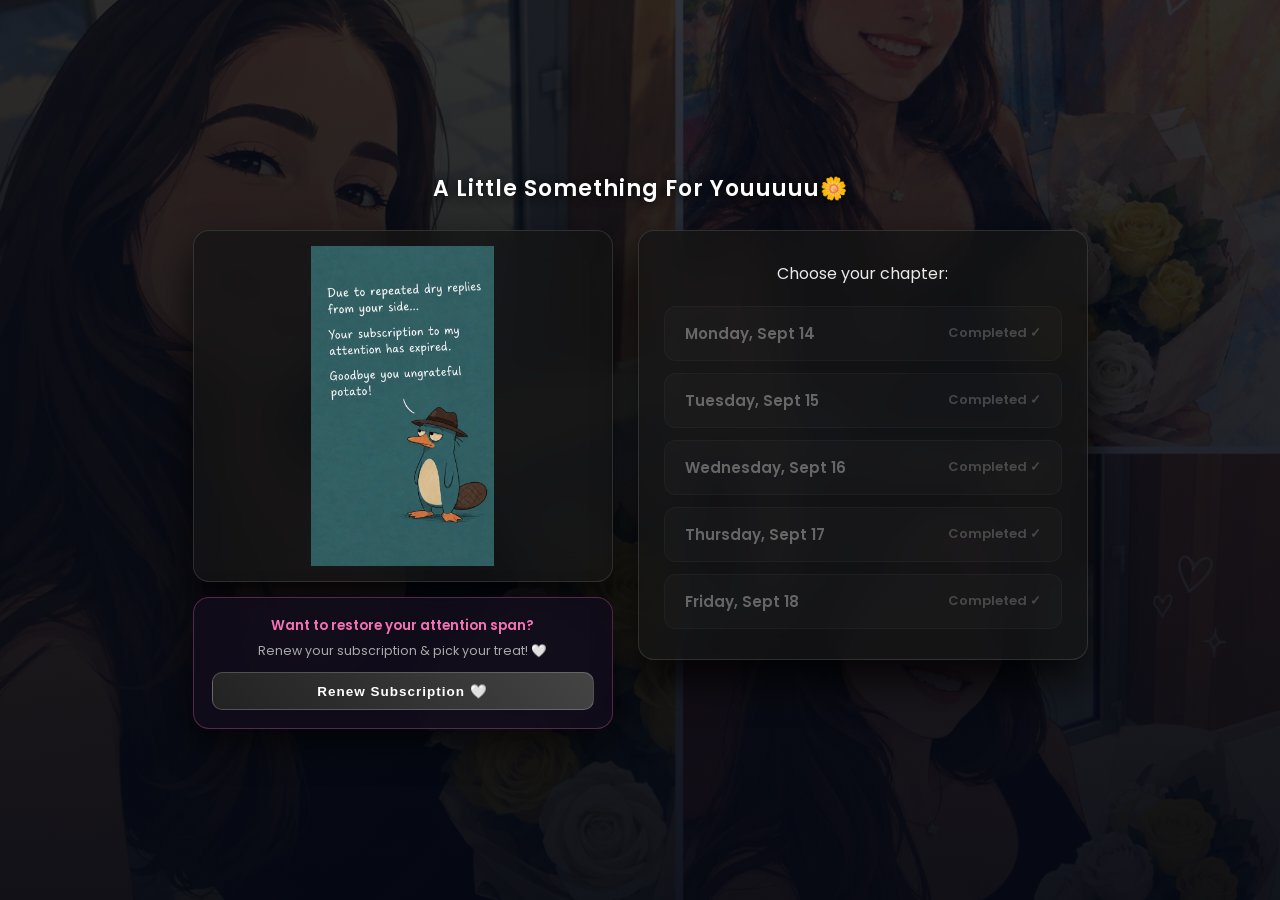
==== commit 70905ae6: "renew sub" ====
--- a/index.html
+++ b/index.html
@@ -3,86 +3,61 @@
 <head>
     <meta charset="UTF-8">
     <meta name="viewport" content="width=device-width, initial-scale=1.0">
-    <title>A Little Something For Youuuuu 🌸</title>
+    <title>A Little Something For Youuuuu🌼</title>
     <link href="https://fonts.googleapis.com/css2?family=Poppins:wght@300;400;600&display=swap" rel="stylesheet">
     <style>
         * { box-sizing: border-box; margin: 0; padding: 0; }
 
         body { 
             font-family: 'Poppins', sans-serif; 
-            color: #f3f4f6; 
+            color: #eaeaea; 
             display: flex; 
             justify-content: center; 
             align-items: center; 
             min-height: 100vh;
             padding: 20px;
-            /* Silent luxury moody dark-plum gradient layered over her picture, framed to the left */
-            background: linear-gradient(rgba(15, 12, 20, 0.78), rgba(20, 15, 26, 0.86)), 
-                        url('images/jioSpace.png') no-repeat left center fixed;
+            /* Full-Screen Cinematic Background Image Styling */
+            background: linear-gradient(rgba(3, 7, 18, 0.82), rgba(3, 7, 18, 0.88), rgba(3, 7, 18, 0.94)), 
+                        url('images/jioSpace.png') no-repeat center center fixed;
             background-size: cover;
             overflow-x: hidden;
         }
 
-        .page-wrapper {
+        .container { max-width: 950px; width: 100%; text-align: center; }
+
+        .main-title { font-size: 22px; margin-bottom: 25px; font-weight: 600; letter-spacing: 1px; color: #fff; text-shadow: 0 2px 10px rgba(0,0,0,0.8); transition: opacity 0.4s ease; }
+
+        .hub-wrapper {
             display: flex;
-            justify-content: flex-end;
-            align-items: center;
+            align-items: flex-start;
+            justify-content: center;
+            gap: 25px;
             width: 100%;
-            max-width: 1200px;
-            margin: 0 auto;
-        }
-
-        /* Left side is open space to showcase her face */
-        .left-face-space {
+        }
+
+        .hub-left-pane {
             flex: 1;
-            display: none;
-        }
-
-        /* Right side holds all interactive cards and content */
-        .right-content-container {
-            flex: 1;
-            max-width: 520px;
+            max-width: 420px;
             width: 100%;
             display: flex;
             flex-direction: column;
-            gap: 20px;
-        }
-
-        .main-title { 
-            font-size: 22px; 
-            font-weight: 600; 
-            letter-spacing: 1px; 
-            color: #fff; 
-            text-shadow: 0 2px 12px rgba(0, 0, 0, 0.9); 
-            text-align: center;
-        }
-
-        .hub-wrapper {
-            display: flex;
-            flex-direction: column;
-            gap: 20px;
+            gap: 15px;
+        }
+
+        .hub-right-pane {
+            flex: 1;
+            max-width: 450px;
             width: 100%;
         }
 
-        .hub-left-pane {
-            width: 100%;
-            display: flex;
-            flex-direction: column;
-            gap: 12px;
-        }
-
-        .hub-right-pane {
-            width: 100%;
-        }
-
         .card { 
-            background: rgba(22, 18, 28, 0.82); 
-            backdrop-filter: blur(14px); 
-            -webkit-backdrop-filter: blur(14px);
-            border: 1px solid rgba(244, 114, 182, 0.25);
-            padding: 25px 20px; 
+            background: rgba(20, 20, 20, 0.75); 
+            backdrop-filter: blur(16px); 
+            -webkit-backdrop-filter: blur(16px);
+            border: 1px solid rgba(255, 255, 255, 0.12);
+            padding: 30px 25px; 
             border-radius: 16px; 
-            box-shadow: 0 20px 40px rgba(0,0,0,0.6); 
+            box-shadow: 0 20px 40px rgba(0,0,0,0.8); 
             transition: all 0.5s cubic-bezier(0.4, 0, 0.2, 1);
             opacity: 0;
             display: none;
@@ -94,13 +69,13 @@
 
         /* Meme Card Styling */
         .meme-card {
-            background: rgba(22, 18, 28, 0.82);
-            backdrop-filter: blur(14px);
-            -webkit-backdrop-filter: blur(14px);
-            border: 1px solid rgba(244, 114, 182, 0.25);
-            padding: 12px;
+            background: rgba(20, 20, 20, 0.75);
+            backdrop-filter: blur(16px);
+            -webkit-backdrop-filter: blur(16px);
+            border: 1px solid rgba(255, 255, 255, 0.12);
+            padding: 15px;
             border-radius: 16px;
-            box-shadow: 0 20px 40px rgba(0,0,0,0.6);
+            box-shadow: 0 20px 40px rgba(0,0,0,0.8);
             display: flex;
             justify-content: center;
             align-items: center;
@@ -110,7 +85,7 @@
         .meme-image {
             width: 100%;
             height: auto;
-            max-height: 260px;
+            max-height: 320px;
             object-fit: contain;
             border-radius: 12px;
             display: block;
@@ -118,12 +93,12 @@
 
         /* Interactive Subscription Card */
         .sub-card {
-            background: rgba(22, 18, 28, 0.88);
-            backdrop-filter: blur(14px);
-            border: 1px solid rgba(244, 114, 182, 0.35);
-            padding: 15px;
+            background: rgba(18, 12, 28, 0.85);
+            backdrop-filter: blur(16px);
+            border: 1px solid rgba(244, 114, 182, 0.3);
+            padding: 18px;
             border-radius: 16px;
-            box-shadow: 0 20px 40px rgba(0,0,0,0.6);
+            box-shadow: 0 15px 35px rgba(0,0,0,0.6);
             text-align: center;
         }
 
@@ -131,18 +106,17 @@
             display: grid;
             grid-template-columns: 1fr 1fr;
             gap: 10px;
-            margin-top: 10px;
+            margin-top: 12px;
         }
 
         .sub-option-btn {
-            background: rgba(255, 255, 255, 0.05);
-            border: 1px solid rgba(255, 255, 255, 0.12);
+            background: rgba(255, 255, 255, 0.06);
+            border: 1px solid rgba(255, 255, 255, 0.15);
             color: #fff;
             padding: 10px;
             border-radius: 10px;
             font-family: 'Poppins', sans-serif;
             font-size: 13px;
-            font-weight: 600;
             cursor: pointer;
             transition: all 0.2s ease;
         }
@@ -154,14 +128,14 @@
         }
 
         /* Hub Date List Styling */
-        .date-list { display: flex; flex-direction: column; gap: 10px; margin-top: 12px; }
+        .date-list { display: flex; flex-direction: column; gap: 12px; margin-top: 15px; }
         .date-btn {
             display: flex;
             justify-content: space-between;
             align-items: center;
-            background: rgba(255, 255, 255, 0.04);
-            border: 1px solid rgba(255, 255, 255, 0.08);
-            padding: 13px 18px;
+            background: rgba(255, 255, 255, 0.05);
+            border: 1px solid rgba(255, 255, 255, 0.1);
+            padding: 15px 20px;
             border-radius: 12px;
             color: #fff;
             text-decoration: none;
@@ -169,44 +143,41 @@
             transition: 0.3s ease;
         }
         .date-btn:hover {
-            background: rgba(255, 255, 255, 0.09);
-            border-color: rgba(244, 114, 182, 0.4);
+            background: rgba(255, 255, 255, 0.1);
+            border-color: rgba(255, 255, 255, 0.3);
             transform: translateY(-2px);
-            box-shadow: 0 10px 20px rgba(0,0,0,0.4);
+            box-shadow: 0 10px 20px rgba(0,0,0,0.5);
         }
         .date-btn.locked {
             opacity: 0.4;
             cursor: not-allowed;
             background: rgba(0, 0, 0, 0.2);
         }
-        .date-name { font-size: 14px; }
-        .date-status { font-size: 12.5px; color: #aaa; }
+        .date-name { font-size: 15px; }
+        .date-status { font-size: 13px; color: #aaa; }
         .date-btn.faded {
-            opacity: 0.45;
-            filter: grayscale(30%);
+            opacity: 0.35;
+            filter: grayscale(40%);
             transition: 0.3s ease;
         }
         .date-btn.faded:hover {
-            opacity: 0.85; 
+            opacity: 0.7; 
         }
         .date-btn.active-day {
-            border-color: rgba(244, 114, 182, 0.6);
-            background: rgba(244, 114, 182, 0.1);
-            box-shadow: 0 0 15px rgba(244, 114, 182, 0.15);
-        }
-
-        input { width: 100%; padding: 10px; margin: 6px 0 12px; border-radius: 10px; border: 1px solid rgba(255, 255, 255, 0.15); background: rgba(0, 0, 0, 0.4); color: #fff; font-size: 14px; text-align: center; outline: none; transition: 0.3s; }
+            border-color: rgba(244, 114, 182, 0.5);
+            box-shadow: 0 0 15px rgba(244, 114, 182, 0.2);
+        }
+
+        input { width: 100%; padding: 12px; margin: 8px 0 15px; border-radius: 10px; border: 1px solid rgba(255, 255, 255, 0.2); background: rgba(0, 0, 0, 0.5); color: #fff; font-size: 15px; text-align: center; outline: none; transition: 0.3s; }
         input::placeholder { color: rgba(255,255,255,0.3); }
-        input:focus { border-color: #f472b6; background: rgba(0, 0, 0, 0.7); box-shadow: 0 0 15px rgba(244,114,182,0.2); }
-
-        button { background: linear-gradient(45deg, #3b0724, #581c87); color: #fff; border: 1px solid rgba(255,255,255,0.15); padding: 11px 20px; border-radius: 10px; cursor: pointer; font-size: 14px; font-weight: 600; width: 100%; transition: 0.3s; letter-spacing: 1px; box-shadow: 0 4px 15px rgba(0,0,0,0.3); }
-        button:hover { background: linear-gradient(45deg, #4c0d30, #6b21a8); transform: translateY(-2px); box-shadow: 0 6px 20px rgba(0,0,0,0.4); }
-
-        .alt-button { background: rgba(255, 255, 255, 0.05); color: #bbb; border: 1px solid rgba(255, 255, 255, 0.1); box-shadow: none; }
-        .alt-button:hover { background: rgba(255, 255, 255, 0.1); color: #fff; box-shadow: none; }
-
-        .error { color: #f87171; font-size: 12.5px; margin-top: -6px; margin-bottom: 10px; }
-        .question { color: #fff; font-weight: 600; font-size: 14.5px; }
+        input:focus { border-color: #fff; background: rgba(20, 20, 20, 0.8); box-shadow: 0 0 15px rgba(255,255,255,0.1); }
+
+        button { background: linear-gradient(45deg, #222, #444); color: #fff; border: 1px solid rgba(255,255,255,0.2); padding: 12px 25px; border-radius: 10px; cursor: pointer; font-size: 15px; font-weight: 600; width: 100%; transition: 0.3s; letter-spacing: 1px; }
+        button:hover { background: linear-gradient(45deg, #333, #555); transform: translateY(-2px); box-shadow: 0 8px 20px rgba(255,255,255,0.15); }
+
+        .alt-button { background: linear-gradient(45deg, #111, #222); color: #888; border-color: rgba(255,255,255,0.1); }
+
+        .error { color: #ff4b4b; font-size: 13px; margin-top: -8px; margin-bottom: 12px; }
 
         /* Falling Animation Elements */
         .falling-item {
@@ -224,127 +195,114 @@
             100% { transform: translateY(105vh) rotate(360deg); opacity: 0.2; }
         }
 
-        @media (min-width: 900px) {
-            .left-face-space {
-                display: block;
-            }
-            .page-wrapper {
-                gap: 40px;
-            }
-        }
-
-        @media (max-width: 899px) {
-            .page-wrapper {
-                justify-content: center;
-            }
-            .right-content-container {
+        @media (max-width: 768px) {
+            .hub-wrapper {
+                flex-direction: column;
+                gap: 20px;
+            }
+            .hub-left-pane, .hub-right-pane {
                 max-width: 450px;
+                width: 100%;
             }
         }
     </style>
 </head>
 <body>
-    <div class="page-wrapper">
-        <!-- Open space on left for her face -->
-        <div class="left-face-space"></div>
-
-        <!-- Right side container holding all interactive elements -->
-        <div class="right-content-container">
-            <h1 class="main-title">A Little Something For Youuuuu 🌸</h1>
-            
-            <div class="hub-wrapper">
-                <!-- Left Pane: Meme + Interactive Subscription Renewal -->
-                <div class="hub-left-pane">
-                    <div class="meme-card">
-                        <img src="images/ungrateful-potato.jpeg" alt="Subscription Expired" class="meme-image">
-                    </div>
-
-                    <!-- Interactive Subscription Module -->
-                    <div class="sub-card" id="subModule">
-                        <!-- Step 1: Initial Prompt -->
-                        <div id="subStep1">
-                            <p style="font-size: 13px; color: #f472b6; font-weight: 600; margin-bottom: 5px;">Want to restore your attention span?</p>
-                            <p style="font-size: 12px; color: #aaa; margin-bottom: 10px;">Renew your subscription & pick your treat! 🤍</p>
-                            <button onclick="showPhoneGate()" style="width: 100%; padding: 9px; font-size: 13px;">Renew Subscription 🤍</button>
+    <div class="container">
+        <h1 class="main-title">A Little Something For Youuuuu🌼</h1>
+        
+        <div class="hub-wrapper">
+            <!-- Left Pane: Meme + Interactive Subscription Renewal -->
+            <div class="hub-left-pane">
+                <div class="meme-card">
+                    <img src="images/ungrateful-potato.jpeg" alt="Subscription Expired" class="meme-image">
+                </div>
+
+                <!-- Interactive Subscription Module -->
+                <div class="sub-card" id="subModule">
+                    <!-- Step 1: Initial Prompt -->
+                    <div id="subStep1">
+                        <p style="font-size: 13.5px; color: #f472b6; font-weight: 600; margin-bottom: 6px;">Want to restore your attention span?</p>
+                        <p style="font-size: 12.5px; color: #aaa; margin-bottom: 12px;">Renew your subscription & pick your treat! 🤍</p>
+                        <button onclick="showPhoneGate()" style="width: 100%; padding: 10px; font-size: 13.5px;">Renew Subscription 🤍</button>
+                    </div>
+
+                    <!-- Step 1.5: Phone Number Gatekeeper (Verify Last 2 Digits) -->
+                    <div id="subStepPhone" class="hidden">
+                        <p style="font-size: 13.5px; color: #fff; margin-bottom: 6px;">Royal Security Protocol 🛡️</p>
+                        <p style="font-size: 12px; color: #aaa; margin-bottom: 10px;">Enter the last 2 digits of your phone number to verify identity:</p>
+                        <input type="text" id="phoneCheckInput" placeholder="Type 2 digits..." autocomplete="off" maxlength="2" style="margin-bottom: 8px; padding: 10px; font-size: 13px; text-align: center;">
+                        <p id="phoneCheckError" class="error hidden" style="font-size: 12px; color: #ff4b4b; margin-bottom: 8px;">Not quite! Try again 😉</p>
+                        <button onclick="verifyPhoneCode()" style="width: 100%; padding: 10px; font-size: 13px;">Verify Identity 🔓</button>
+                    </div>
+
+                    <!-- Step 2: Pick Treatment Menu -->
+                    <div id="subStep2" class="hidden">
+                        <p style="font-size: 13.5px; color: #fff; margin-bottom: 10px;">Identity verified! Choose your reward, Princess:</p>
+                        <div class="sub-options-grid">
+                            <button class="sub-option-btn" onclick="selectTreat('Coffee ☕')">☕ Coffee</button>
+                            <button class="sub-option-btn" onclick="selectTreat('Flowers 🌸')">🌸 Flowers</button>
+                            <button class="sub-option-btn" onclick="selectTreat('Chocolate 🍫')">🍫 Chocolate</button>
+                            <button class="sub-option-btn" onclick="selectTreat('Dinner 🍽️')">🍽️ Dinner</button>
                         </div>
-
-                        <!-- Step 1.5: Phone Number Gatekeeper (Verify Last 2 Digits) -->
-                        <div id="subStepPhone" class="hidden">
-                            <p style="font-size: 13px; color: #fff; font-weight: 600; margin-bottom: 5px;">Royal Security Protocol 🛡️</p>
-                            <p style="font-size: 11.5px; color: #aaa; margin-bottom: 8px;">Enter the last 2 digits of your phone number to verify identity:</p>
-                            <input type="text" id="phoneCheckInput" placeholder="Type 2 digits..." autocomplete="off" maxlength="2" style="margin-bottom: 6px; padding: 9px; font-size: 13px; text-align: center;">
-                            <p id="phoneCheckError" class="error hidden" style="font-size: 11.5px; color: #f87171; margin-bottom: 6px;">Not quite! Try again 😉</p>
-                            <button onclick="verifyPhoneCode()" style="width: 100%; padding: 9px; font-size: 13px;">Verify Identity 🔓</button>
+                    </div>
+
+                    <!-- Step 2.5: Flower Color Picker Menu (Only for Flowers) -->
+                    <div id="subStepFlowerColor" class="hidden">
+                        <p style="font-size: 13.5px; color: #fff; margin-bottom: 10px;">Which color scheme would you prefer? 🌸</p>
+                        <div class="sub-options-grid">
+                            <button class="sub-option-btn" onclick="selectFlowerColor('Red Roses ❤️')">❤️ Red</button>
+                            <button class="sub-option-btn" onclick="selectFlowerColor('Pink Tulips 🌸')">🌸 Pink</button>
                         </div>
-
-                        <!-- Step 2: Pick Treatment Menu -->
-                        <div id="subStep2" class="hidden">
-                            <p style="font-size: 13px; color: #fff; font-weight: 600; margin-bottom: 8px;">Identity verified! Choose your reward, Princess:</p>
-                            <div class="sub-options-grid">
-                                <button class="sub-option-btn" onclick="selectTreat('Coffee ☕')">☕ Coffee</button>
-                                <button class="sub-option-btn" onclick="selectTreat('Flowers 🌸')">🌸 Flowers</button>
-                                <button class="sub-option-btn" onclick="selectTreat('Chocolate 🍫')">🍫 Chocolate</button>
-                                <button class="sub-option-btn" onclick="selectTreat('Dinner 🍽️')">🍽️ Dinner</button>
-                            </div>
+                        <button onclick="backToTreats()" class="alt-button" style="width: 100%; margin-top: 10px; padding: 10px; font-size: 12.5px;">← Back</button>
+                    </div>
+
+                    <!-- Step 3: Location / Delivery Input Form -->
+                    <div id="subStep3" class="hidden">
+                        <p id="subPromptText" style="font-size: 13px; color: #fff; margin-bottom: 8px;"></p>
+                        <input type="text" id="deliveryInput" placeholder="Type location or details..." autocomplete="off" style="margin-bottom: 8px; padding: 10px; font-size: 13px;">
+                        <p id="deliveryNote" style="font-size: 11px; color: #f9d423; margin-bottom: 10px;" class="hidden">📦 Delivered within 24 hours!</p>
+                        <div style="display: flex; gap: 8px;">
+                            <button onclick="backToPreviousStep()" class="alt-button" style="flex: 1; padding: 10px; font-size: 12.5px;">← Back</button>
+                            <button onclick="submitSubscription()" style="flex: 2; padding: 10px; font-size: 13px;">Send Request 🚀</button>
                         </div>
-
-                        <!-- Step 2.5: Flower Color Picker Menu (Only for Flowers) -->
-                        <div id="subStepFlowerColor" class="hidden">
-                            <p style="font-size: 13px; color: #fff; font-weight: 600; margin-bottom: 8px;">Which color scheme would you prefer? 🌸</p>
-                            <div class="sub-options-grid">
-                                <button class="sub-option-btn" onclick="selectFlowerColor('Red Roses ❤️')">❤️ Red</button>
-                                <button class="sub-option-btn" onclick="selectFlowerColor('Pink Tulips 🌸')">🌸 Pink</button>
-                            </div>
-                            <button onclick="backToTreats()" class="alt-button" style="width: 100%; margin-top: 8px; padding: 9px; font-size: 12px;">← Back</button>
-                        </div>
-
-                        <!-- Step 3: Location / Delivery Input Form -->
-                        <div id="subStep3" class="hidden">
-                            <p id="subPromptText" style="font-size: 12.5px; color: #fff; font-weight: 600; margin-bottom: 6px;"></p>
-                            <input type="text" id="deliveryInput" placeholder="Type location or details..." autocomplete="off" style="margin-bottom: 6px; padding: 9px; font-size: 12.5px;">
-                            <p id="deliveryNote" style="font-size: 11px; color: #fbbf24; font-weight: 600; margin-bottom: 8px;" class="hidden">📦 Delivered within 24 hours!</p>
-                            <div style="display: flex; gap: 8px;">
-                                <button onclick="backToPreviousStep()" class="alt-button" style="flex: 1; padding: 9px; font-size: 12px;">← Back</button>
-                                <button onclick="submitSubscription()" style="flex: 2; padding: 9px; font-size: 12.5px;">Send Request 🚀</button>
-                            </div>
-                        </div>
-
-                        <!-- Step 4: Success Screen with Back to Options -->
-                        <div id="subStep4" class="hidden">
-                            <h3 class="success-title" style="font-size: 16px; margin-bottom: 5px; color: #fff;">Request Received! 🎉</h3>
-                            <p style="font-size: 12px; color: #ddd; line-height: 1.3; margin-bottom: 10px;">Your selection has been logged. Preparing your surprise right away! 🤍</p>
-                            <button onclick="resetSubMenu()" class="alt-button" style="width: 100%; padding: 9px; font-size: 12.5px;">← Choose Another Treat</button>
-                        </div>
+                    </div>
+
+                    <!-- Step 4: Success Screen with Back to Options -->
+                    <div id="subStep4" class="hidden">
+                        <h3 class="success-title" style="font-size: 18px; margin-bottom: 6px; color: #fff;">Request Received! 🎉</h3>
+                        <p style="font-size: 12.5px; color: #ddd; line-height: 1.4; margin-bottom: 12px;">Your selection has been logged. Preparing your surprise right away! 🤍</p>
+                        <button onclick="resetSubMenu()" class="alt-button" style="width: 100%; padding: 10px; font-size: 13px;">← Choose Another Treat</button>
                     </div>
                 </div>
-
-                <!-- Right Pane: Chapter Selection Hub -->
-                <div class="hub-right-pane">
-                    <div class="card active" style="margin: 0;">
-                        <p class="question" style="margin-bottom: 15px;">Choose your chapter:</p>
-                        
-                        <div class="date-list">
-                            <a href="day1/index.html" id="btn-day1" class="date-btn faded">
-                                <span class="date-name">Monday, Sept 14</span>
-                                <span class="date-status" id="stat-day1">Completed ✓</span>
-                            </a>
-                            <a href="day2/index.html" id="btn-day2" class="date-btn faded">
-                                <span class="date-name">Tuesday, Sept 15</span>
-                                <span class="date-status" id="stat-day2">Completed ✓</span>
-                            </a>
-                            <a href="day3/index.html" id="btn-day3" class="date-btn faded">
-                                <span class="date-name">Wednesday, Sept 16</span>
-                                <span class="date-status" id="stat-day3">Completed ✓</span>
-                            </a>
-                            <a href="day4/index.html" id="btn-day4" class="date-btn faded">
-                                <span class="date-name">Thursday, Sept 17</span>
-                                <span class="date-status" id="stat-day4">Completed ✓</span>
-                            </a>
-                            <a href="day5/index.html" id="btn-day5" class="date-btn faded">
-                                <span class="date-name">Friday, Sept 18</span>
-                                <span class="date-status" id="stat-day5">Completed ✓</span>
-                            </a>
-                        </div>
+            </div>
+
+            <!-- Right Pane: Chapter Selection Hub -->
+            <div class="hub-right-pane">
+                <div class="card active" style="margin: 0;">
+                    <p class="question" style="margin-bottom: 20px;">Choose your chapter:</p>
+                    
+                    <div class="date-list">
+                        <a href="day1/index.html" id="btn-day1" class="date-btn faded">
+                            <span class="date-name">Monday, Sept 14</span>
+                            <span class="date-status" id="stat-day1">Completed ✓</span>
+                        </a>
+                        <a href="day2/index.html" id="btn-day2" class="date-btn faded">
+                            <span class="date-name">Tuesday, Sept 15</span>
+                            <span class="date-status" id="stat-day2">Completed ✓</span>
+                        </a>
+                        <a href="day3/index.html" id="btn-day3" class="date-btn faded">
+                            <span class="date-name">Wednesday, Sept 16</span>
+                            <span class="date-status" id="stat-day3">Completed ✓</span>
+                        </a>
+                        <a href="day4/index.html" id="btn-day4" class="date-btn faded">
+                            <span class="date-name">Thursday, Sept 17</span>
+                            <span class="date-status" id="stat-day4">Completed ✓</span>
+                        </a>
+                        <a href="day5/index.html" id="btn-day5" class="date-btn faded">
+                            <span class="date-name">Friday, Sept 18</span>
+                            <span class="date-status" id="stat-day5">Completed ✓</span>
+                        </a>
                     </div>
                 </div>
             </div>
@@ -502,7 +460,7 @@
                 btn.classList.add('faded');
                 btn.classList.remove('active-day');
                 stat.innerText = 'Completed ✓';
-                stat.style.color = '#aaa';
+                stat.style.color = '#9ca3af';
             }
         }
     </script>
